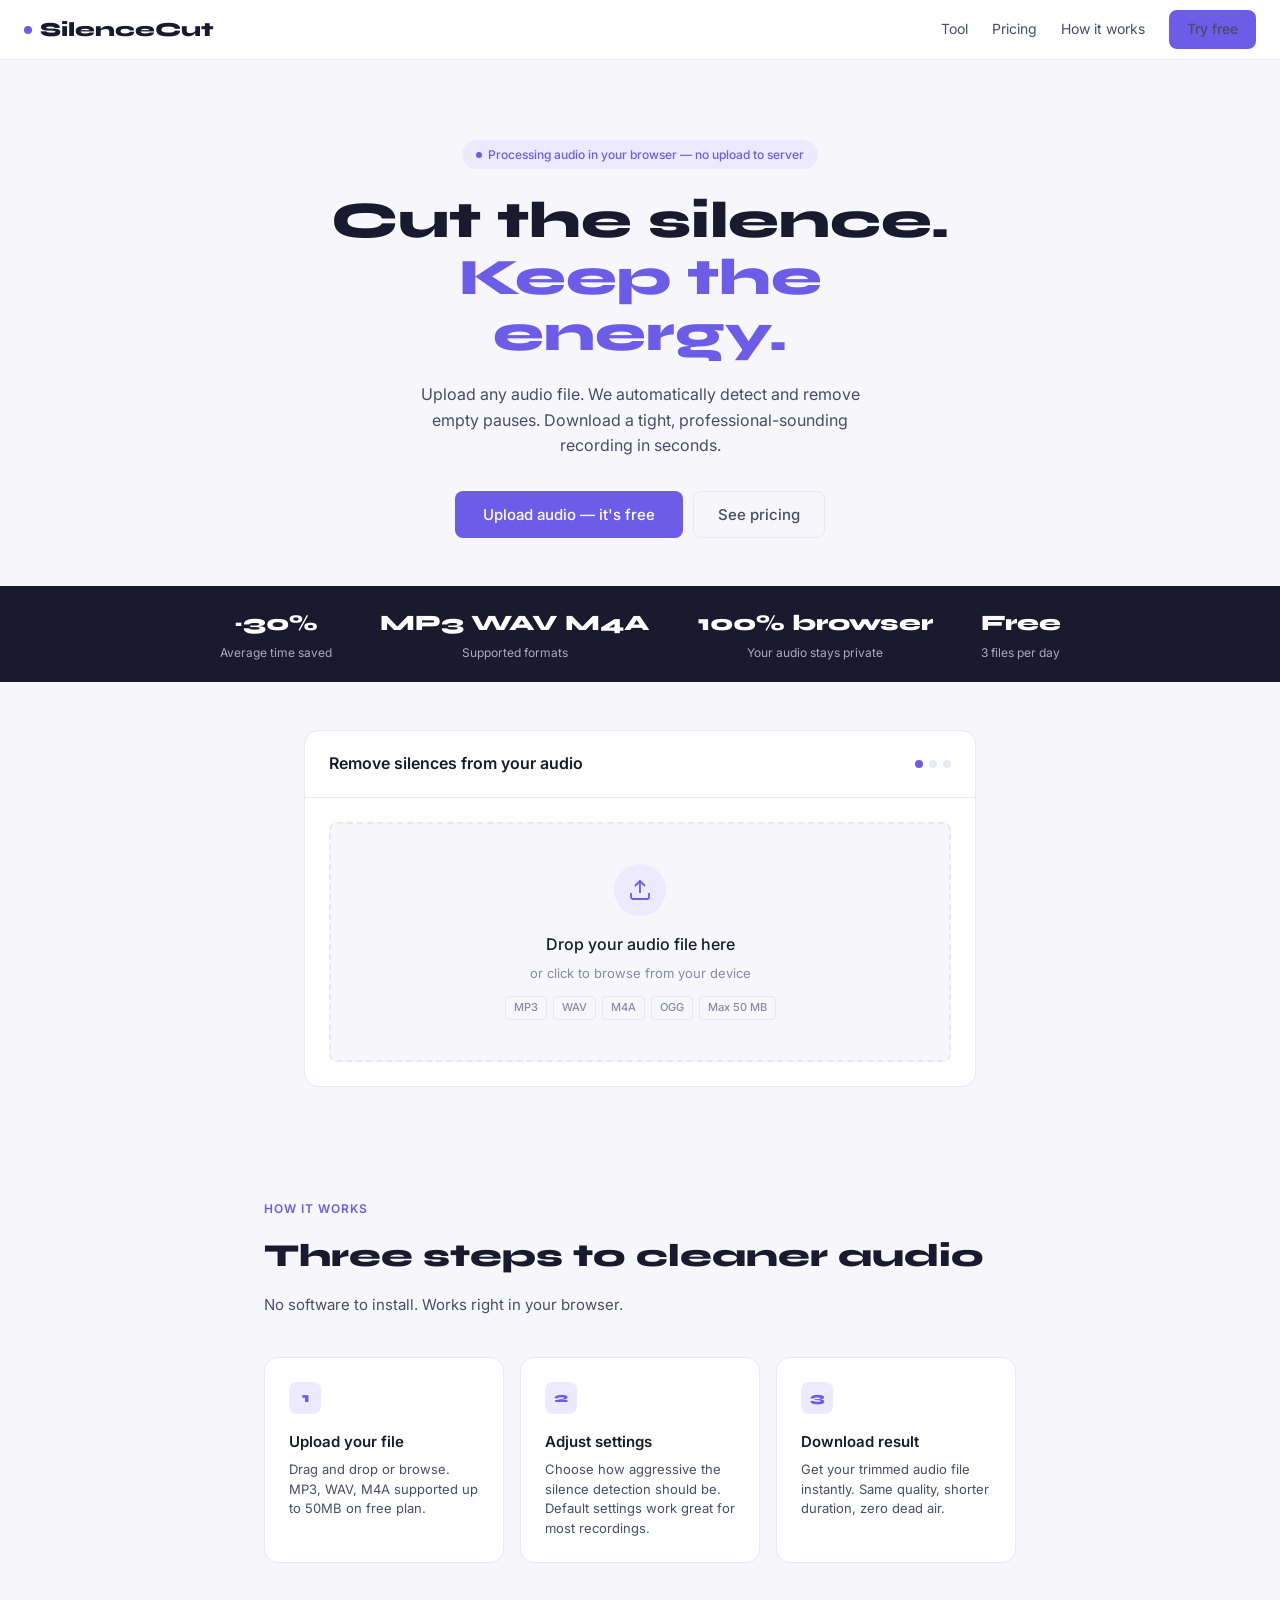
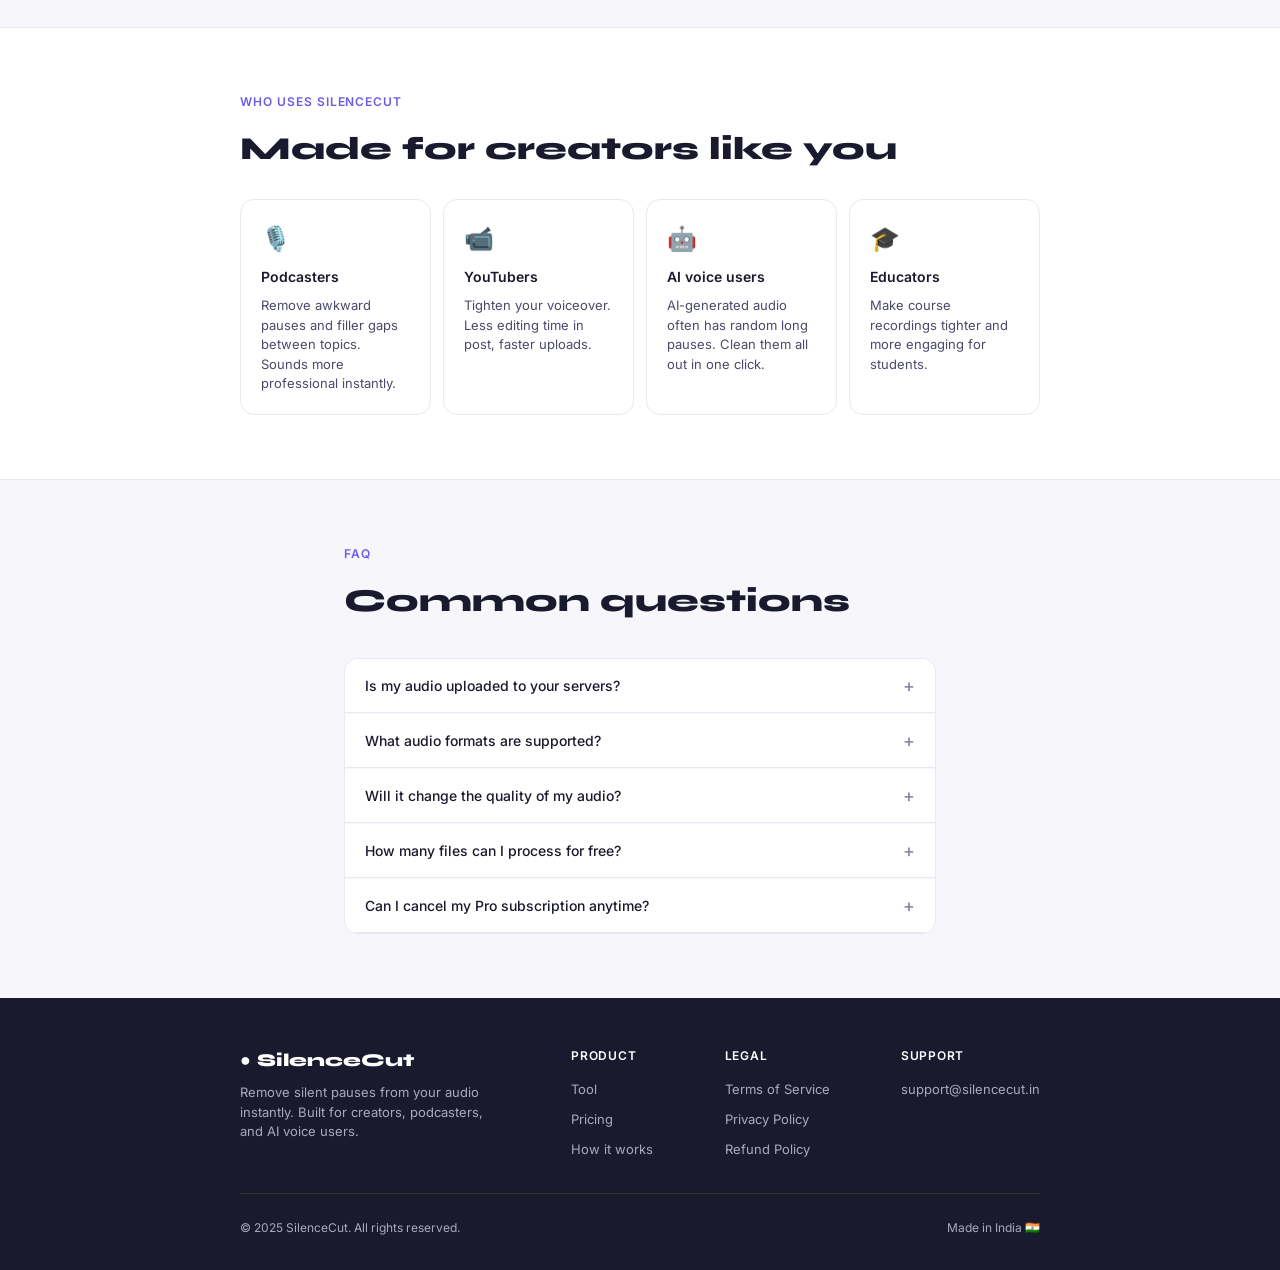
==== index.html @ 52af8d1e "Add files via upload" ====
<!DOCTYPE html>
<html lang="en">
<head>
<meta charset="UTF-8">
<meta name="viewport" content="width=device-width, initial-scale=1.0">
<title>SilenceCut — Remove Silences From Audio Instantly</title>
<meta name="description" content="Upload your audio or AI-generated voice, remove empty pauses in seconds, download a clean tight recording. Free to start.">
<link rel="preconnect" href="https://fonts.googleapis.com">
<link href="https://fonts.googleapis.com/css2?family=Inter:wght@400;500;600&family=Syne:wght@700;800&display=swap" rel="stylesheet">
<style>
:root {
  --ink: #1a1a2e;
  --ink2: #4a4a6a;
  --ink3: #8888aa;
  --bg: #f7f7fb;
  --surface: #ffffff;
  --border: #e8e8f0;
  --accent: #6c5ce7;
  --accent-light: #ede9fe;
  --accent-dark: #4c3cc7;
  --green: #00b894;
  --green-light: #e0faf4;
  --red: #e17055;
  --red-light: #fdecea;
  --radius: 14px;
  --radius-sm: 8px;
}
*{box-sizing:border-box;margin:0;padding:0}
html{scroll-behavior:smooth}
body{font-family:'Inter',sans-serif;background:var(--bg);color:var(--ink);font-size:15px;line-height:1.6}

/* NAV */
nav{background:var(--surface);border-bottom:1px solid var(--border);padding:0 1.5rem;display:flex;align-items:center;justify-content:space-between;height:60px;position:sticky;top:0;z-index:100}
.nav-logo{font-family:'Syne',sans-serif;font-size:20px;font-weight:800;color:var(--ink);text-decoration:none;display:flex;align-items:center;gap:8px}
.nav-logo .dot{width:8px;height:8px;background:var(--accent);border-radius:50%;display:inline-block}
.nav-links{display:flex;align-items:center;gap:1.5rem}
.nav-links a{color:var(--ink2);text-decoration:none;font-size:14px;transition:color .2s}
.nav-links a:hover{color:var(--accent)}
.nav-cta{background:var(--accent);color:#fff;padding:8px 18px;border-radius:var(--radius-sm);font-size:14px;font-weight:500;text-decoration:none;transition:background .2s}
.nav-cta:hover{background:var(--accent-dark)}

/* PAGE SECTIONS */
.page{display:none}
.page.active{display:block}

/* HERO */
.hero{padding:5rem 1.5rem 3rem;text-align:center;max-width:680px;margin:0 auto}
.hero-badge{display:inline-flex;align-items:center;gap:6px;background:var(--accent-light);color:var(--accent);font-size:12px;font-weight:500;padding:5px 14px;border-radius:20px;margin-bottom:1.5rem}
.hero-badge span{width:6px;height:6px;background:var(--accent);border-radius:50%;animation:pulse 2s infinite}
@keyframes pulse{0%,100%{opacity:1;transform:scale(1)}50%{opacity:.5;transform:scale(.8)}}
.hero h1{font-family:'Syne',sans-serif;font-size:clamp(2rem,5vw,3.2rem);font-weight:800;line-height:1.1;color:var(--ink);margin-bottom:1.25rem}
.hero h1 em{color:var(--accent);font-style:normal}
.hero p{font-size:16px;color:var(--ink2);max-width:480px;margin:0 auto 2rem}
.hero-actions{display:flex;gap:10px;justify-content:center;flex-wrap:wrap}
.btn-primary{background:var(--accent);color:#fff;border:none;padding:13px 28px;border-radius:var(--radius-sm);font-size:15px;font-weight:500;cursor:pointer;font-family:'Inter',sans-serif;transition:all .2s;text-decoration:none;display:inline-block}
.btn-primary:hover{background:var(--accent-dark);transform:translateY(-1px)}
.btn-ghost{background:transparent;color:var(--ink2);border:1.5px solid var(--border);padding:13px 24px;border-radius:var(--radius-sm);font-size:15px;font-weight:500;cursor:pointer;font-family:'Inter',sans-serif;transition:all .2s;text-decoration:none;display:inline-block}
.btn-ghost:hover{border-color:var(--accent);color:var(--accent)}

/* STATS ROW */
.stats-strip{background:var(--ink);color:#fff;padding:1.25rem 1.5rem;display:flex;justify-content:center;gap:3rem;flex-wrap:wrap}
.stat-item{text-align:center}
.stat-item .num{font-family:'Syne',sans-serif;font-size:22px;font-weight:800;color:#fff}
.stat-item .lbl{font-size:12px;color:#aab;margin-top:2px}

/* UPLOAD TOOL */
.tool-wrap{max-width:720px;margin:0 auto;padding:3rem 1.5rem}
.tool-card{background:var(--surface);border:1px solid var(--border);border-radius:var(--radius);overflow:hidden}
.tool-header{padding:1.25rem 1.5rem;border-bottom:1px solid var(--border);display:flex;align-items:center;justify-content:space-between}
.tool-header h2{font-size:16px;font-weight:600;color:var(--ink)}
.step-dots{display:flex;gap:6px}
.step-dot{width:8px;height:8px;border-radius:50%;background:var(--border)}
.step-dot.done{background:var(--accent)}

/* UPLOAD ZONE */
.upload-zone{border:2px dashed var(--border);border-radius:var(--radius-sm);margin:1.5rem;padding:2.5rem 1rem;text-align:center;cursor:pointer;transition:all .25s;background:var(--bg)}
.upload-zone:hover,.upload-zone.drag{border-color:var(--accent);background:var(--accent-light)}
.upload-icon{width:52px;height:52px;background:var(--accent-light);border-radius:50%;display:flex;align-items:center;justify-content:center;margin:0 auto 1rem}
.upload-icon svg{width:24px;height:24px;stroke:var(--accent);fill:none}
.upload-zone h3{font-size:16px;font-weight:500;color:var(--ink);margin-bottom:6px}
.upload-zone p{font-size:13px;color:var(--ink3)}
.file-types{display:flex;gap:6px;justify-content:center;margin-top:12px;flex-wrap:wrap}
.ft-badge{background:var(--bg);border:1px solid var(--border);border-radius:4px;padding:2px 8px;font-size:11px;color:var(--ink3);font-weight:500}

/* SETTINGS */
.settings-area{padding:0 1.5rem 1.5rem}
.settings-grid{display:grid;grid-template-columns:1fr 1fr;gap:12px;margin-bottom:1.25rem}
.setting{background:var(--bg);border-radius:var(--radius-sm);padding:1rem}
.setting label{font-size:12px;color:var(--ink3);font-weight:500;display:block;margin-bottom:8px;text-transform:uppercase;letter-spacing:.04em}
.setting-row{display:flex;align-items:center;justify-content:space-between}
.setting input[type=range]{flex:1;margin-right:10px;accent-color:var(--accent)}
.setting-val{font-size:14px;font-weight:600;color:var(--accent);min-width:42px;text-align:right}
.process-btn{width:100%;background:var(--accent);color:#fff;border:none;padding:14px;border-radius:var(--radius-sm);font-size:15px;font-weight:600;cursor:pointer;font-family:'Inter',sans-serif;display:flex;align-items:center;justify-content:center;gap:8px;transition:all .2s}
.process-btn:hover{background:var(--accent-dark)}
.process-btn:disabled{background:var(--border);color:var(--ink3);cursor:not-allowed}

/* RESULT */
.result-area{padding:1.5rem;border-top:1px solid var(--border)}
.result-stats{display:grid;grid-template-columns:repeat(3,1fr);gap:10px;margin-bottom:1.25rem}
.rs{background:var(--bg);border-radius:var(--radius-sm);padding:.875rem;text-align:center}
.rs .rv{font-family:'Syne',sans-serif;font-size:20px;font-weight:700;color:var(--ink)}
.rs .rl{font-size:11px;color:var(--ink3);text-transform:uppercase;letter-spacing:.04em;margin-top:2px}
.rs.highlight .rv{color:var(--green)}
.waveform-wrap{background:var(--bg);border-radius:var(--radius-sm);padding:12px;margin-bottom:1.25rem}
.waveform-label{font-size:11px;color:var(--ink3);margin-bottom:8px;display:flex;justify-content:space-between}
.waveform{height:64px;display:flex;align-items:center;gap:2px}
.wvbar{border-radius:2px;width:5px;flex-shrink:0;transition:all .3s}
.download-btn{width:100%;background:var(--green);color:#fff;border:none;padding:14px;border-radius:var(--radius-sm);font-size:15px;font-weight:600;cursor:pointer;font-family:'Inter',sans-serif;display:flex;align-items:center;justify-content:center;gap:8px;transition:all .2s;margin-bottom:10px}
.download-btn:hover{background:#00a381}
.free-note{font-size:12px;color:var(--ink3);text-align:center}
.free-note a{color:var(--accent);cursor:pointer}

/* HOW IT WORKS */
.hiw{padding:4rem 1.5rem;max-width:800px;margin:0 auto}
.section-label{font-size:12px;font-weight:600;color:var(--accent);text-transform:uppercase;letter-spacing:.08em;margin-bottom:.75rem}
.section-title{font-family:'Syne',sans-serif;font-size:clamp(1.5rem,3vw,2rem);font-weight:800;color:var(--ink);margin-bottom:.75rem}
.section-sub{font-size:15px;color:var(--ink2);max-width:500px;margin-bottom:2.5rem}
.steps{display:grid;grid-template-columns:repeat(auto-fit,minmax(200px,1fr));gap:1rem}
.step-card{background:var(--surface);border:1px solid var(--border);border-radius:var(--radius);padding:1.5rem}
.step-num{width:32px;height:32px;background:var(--accent-light);border-radius:var(--radius-sm);display:flex;align-items:center;justify-content:center;font-family:'Syne',sans-serif;font-size:14px;font-weight:800;color:var(--accent);margin-bottom:1rem}
.step-card h3{font-size:15px;font-weight:600;color:var(--ink);margin-bottom:6px}
.step-card p{font-size:13px;color:var(--ink2);line-height:1.5}

/* WHO IS IT FOR */
.for-section{background:var(--surface);border-top:1px solid var(--border);border-bottom:1px solid var(--border);padding:4rem 1.5rem}
.for-inner{max-width:800px;margin:0 auto}
.for-grid{display:grid;grid-template-columns:repeat(auto-fit,minmax(180px,1fr));gap:12px}
.for-card{border:1px solid var(--border);border-radius:var(--radius);padding:1.25rem;display:flex;flex-direction:column;gap:8px}
.for-icon{font-size:24px}
.for-card h3{font-size:14px;font-weight:600;color:var(--ink)}
.for-card p{font-size:13px;color:var(--ink2);line-height:1.5}

/* PRICING */
.pricing-wrap{max-width:720px;margin:0 auto;padding:4rem 1.5rem}
.pricing-grid{display:grid;grid-template-columns:1fr 1fr;gap:16px;margin-top:2rem}
.price-card{background:var(--surface);border:1px solid var(--border);border-radius:var(--radius);padding:1.75rem}
.price-card.featured{border-color:var(--accent);border-width:2px;position:relative}
.popular-tag{position:absolute;top:-12px;left:50%;transform:translateX(-50%);background:var(--accent);color:#fff;font-size:11px;font-weight:600;padding:4px 14px;border-radius:20px;white-space:nowrap}
.price-name{font-size:13px;font-weight:600;color:var(--ink3);text-transform:uppercase;letter-spacing:.06em;margin-bottom:8px}
.price-amount{font-family:'Syne',sans-serif;font-size:32px;font-weight:800;color:var(--ink);line-height:1}
.price-amount small{font-size:14px;font-weight:400;color:var(--ink3);font-family:'Inter',sans-serif}
.price-desc{font-size:13px;color:var(--ink2);margin:10px 0 16px;line-height:1.5}
.price-features{list-style:none;margin-bottom:1.5rem;display:flex;flex-direction:column;gap:8px}
.price-features li{font-size:13px;color:var(--ink2);display:flex;align-items:flex-start;gap:8px}
.check{width:16px;height:16px;background:var(--green-light);border-radius:50%;display:flex;align-items:center;justify-content:center;flex-shrink:0;margin-top:1px}
.check svg{width:9px;height:9px;stroke:var(--green);fill:none;stroke-width:2.5}
.cross{width:16px;height:16px;background:var(--red-light);border-radius:50%;display:flex;align-items:center;justify-content:center;flex-shrink:0;margin-top:1px}
.cross svg{width:9px;height:9px;stroke:var(--red);fill:none;stroke-width:2.5}

/* FAQ */
.faq-wrap{max-width:640px;margin:0 auto;padding:4rem 1.5rem}
.faq-list{display:flex;flex-direction:column;gap:1px;border:1px solid var(--border);border-radius:var(--radius);overflow:hidden;margin-top:2rem}
.faq-item{background:var(--surface)}
.faq-q{width:100%;background:none;border:none;border-bottom:1px solid var(--border);padding:1rem 1.25rem;text-align:left;font-size:14px;font-weight:500;color:var(--ink);cursor:pointer;font-family:'Inter',sans-serif;display:flex;justify-content:space-between;align-items:center;gap:12px}
.faq-q:hover{background:var(--bg)}
.faq-q .arrow{font-size:18px;color:var(--ink3);transition:transform .2s;flex-shrink:0}
.faq-q.open .arrow{transform:rotate(45deg)}
.faq-a{display:none;padding:1rem 1.25rem;font-size:14px;color:var(--ink2);line-height:1.6;background:var(--bg);border-bottom:1px solid var(--border)}
.faq-a.open{display:block}

/* FOOTER */
footer{background:var(--ink);color:#aab;padding:3rem 1.5rem 2rem}
.footer-inner{max-width:800px;margin:0 auto}
.footer-top{display:flex;justify-content:space-between;align-items:flex-start;margin-bottom:2rem;flex-wrap:wrap;gap:1.5rem}
.footer-brand .logo{font-family:'Syne',sans-serif;font-size:18px;font-weight:800;color:#fff;display:flex;align-items:center;gap:6px;margin-bottom:8px}
.footer-brand p{font-size:13px;line-height:1.5;max-width:260px}
.footer-links h4{font-size:12px;font-weight:600;color:#fff;text-transform:uppercase;letter-spacing:.06em;margin-bottom:.75rem}
.footer-links ul{list-style:none;display:flex;flex-direction:column;gap:6px}
.footer-links ul li a{color:#aab;text-decoration:none;font-size:13px;transition:color .2s;cursor:pointer}
.footer-links ul li a:hover{color:#fff}
.footer-bottom{border-top:1px solid #333;padding-top:1.5rem;display:flex;justify-content:space-between;align-items:center;flex-wrap:wrap;gap:.5rem}
.footer-bottom p{font-size:12px}

/* SIMPLE PAGES */
.simple-page{max-width:680px;margin:0 auto;padding:3rem 1.5rem}
.simple-page h1{font-family:'Syne',sans-serif;font-size:28px;font-weight:800;color:var(--ink);margin-bottom:.5rem}
.simple-page .meta{font-size:13px;color:var(--ink3);margin-bottom:2.5rem;padding-bottom:1.5rem;border-bottom:1px solid var(--border)}
.simple-page h2{font-size:17px;font-weight:600;color:var(--ink);margin:2rem 0 .75rem}
.simple-page p{font-size:14px;color:var(--ink2);line-height:1.7;margin-bottom:1rem}
.simple-page ul{padding-left:1.25rem;margin-bottom:1rem}
.simple-page ul li{font-size:14px;color:var(--ink2);line-height:1.7;margin-bottom:.4rem}
.simple-page a{color:var(--accent)}

/* TOAST */
.toast{position:fixed;bottom:24px;right:24px;background:var(--ink);color:#fff;padding:12px 20px;border-radius:var(--radius-sm);font-size:14px;z-index:999;transform:translateY(80px);opacity:0;transition:all .3s;pointer-events:none}
.toast.show{transform:translateY(0);opacity:1}

/* PROGRESS */
.progress-wrap{padding:1.5rem;display:none}
.progress-bar-bg{background:var(--bg);border-radius:20px;height:8px;overflow:hidden}
.progress-bar-fill{background:var(--accent);height:100%;border-radius:20px;width:0%;transition:width .4s}
.progress-text{font-size:13px;color:var(--ink2);margin-top:10px;text-align:center}

@media(max-width:600px){
  .pricing-grid{grid-template-columns:1fr}
  .settings-grid{grid-template-columns:1fr}
  .stats-strip{gap:1.5rem}
  .footer-top{flex-direction:column}
  .nav-links a:not(.nav-cta){display:none}
}
</style>
</head>
<body>

<nav>
  <a class="nav-logo" href="#" onclick="showPage('home')">
    <span class="dot"></span>SilenceCut
  </a>
  <div class="nav-links">
    <a href="#" onclick="showPage('home')">Tool</a>
    <a href="#" onclick="showPage('pricing')">Pricing</a>
    <a href="#" onclick="showPage('home');setTimeout(()=>document.getElementById('hiw').scrollIntoView({behavior:'smooth'}),100)">How it works</a>
    <a href="#" class="nav-cta" onclick="showPage('home');setTimeout(()=>document.getElementById('tool-section').scrollIntoView({behavior:'smooth'}),100)">Try free</a>
  </div>
</nav>

<!-- ═══════════════ HOME PAGE ═══════════════ -->
<div id="page-home" class="page active">

  <!-- HERO -->
  <div class="hero">
    <div class="hero-badge"><span></span> Processing audio in your browser — no upload to server</div>
    <h1>Cut the silence.<br><em>Keep the energy.</em></h1>
    <p>Upload any audio file. We automatically detect and remove empty pauses. Download a tight, professional-sounding recording in seconds.</p>
    <div class="hero-actions">
      <button class="btn-primary" onclick="document.getElementById('tool-section').scrollIntoView({behavior:'smooth'})">Upload audio — it's free</button>
      <button class="btn-ghost" onclick="showPage('pricing')">See pricing</button>
    </div>
  </div>

  <!-- STATS -->
  <div class="stats-strip">
    <div class="stat-item"><div class="num">~30%</div><div class="lbl">Average time saved</div></div>
    <div class="stat-item"><div class="num">MP3 WAV M4A</div><div class="lbl">Supported formats</div></div>
    <div class="stat-item"><div class="num">100% browser</div><div class="lbl">Your audio stays private</div></div>
    <div class="stat-item"><div class="num">Free</div><div class="lbl">3 files per day</div></div>
  </div>

  <!-- TOOL SECTION -->
  <div class="tool-wrap" id="tool-section">
    <div class="tool-card">
      <div class="tool-header">
        <h2>Remove silences from your audio</h2>
        <div class="step-dots">
          <div class="step-dot done" id="dot1"></div>
          <div class="step-dot" id="dot2"></div>
          <div class="step-dot" id="dot3"></div>
        </div>
      </div>

      <!-- UPLOAD ZONE -->
      <div class="upload-zone" id="uploadZone"
        onclick="document.getElementById('fileInput').click()"
        ondragover="event.preventDefault();this.classList.add('drag')"
        ondragleave="this.classList.remove('drag')"
        ondrop="handleDrop(event)">
        <div class="upload-icon">
          <svg viewBox="0 0 24 24" stroke-width="1.8"><path d="M21 15v4a2 2 0 01-2 2H5a2 2 0 01-2-2v-4M17 8l-5-5-5 5M12 3v12"/></svg>
        </div>
        <h3 id="uploadTitle">Drop your audio file here</h3>
        <p id="uploadSub">or click to browse from your device</p>
        <div class="file-types">
          <span class="ft-badge">MP3</span>
          <span class="ft-badge">WAV</span>
          <span class="ft-badge">M4A</span>
          <span class="ft-badge">OGG</span>
          <span class="ft-badge">Max 50 MB</span>
        </div>
        <input type="file" id="fileInput" accept="audio/*" style="display:none" onchange="fileSelected(this)">
      </div>

      <!-- SETTINGS -->
      <div class="settings-area" id="settingsArea" style="display:none">
        <div class="settings-grid">
          <div class="setting">
            <label>Silence sensitivity</label>
            <div class="setting-row">
              <input type="range" min="1" max="5" value="3" id="sensitivity" oninput="updateSens(this)">
              <span class="setting-val" id="sensVal">Medium</span>
            </div>
          </div>
          <div class="setting">
            <label>Min pause to remove</label>
            <div class="setting-row">
              <input type="range" min="100" max="1000" step="50" value="300" id="minPause" oninput="document.getElementById('pauseVal').textContent=this.value+'ms'">
              <span class="setting-val" id="pauseVal">300ms</span>
            </div>
          </div>
        </div>
        <button class="process-btn" id="processBtn" onclick="processAudio()">
          <svg width="16" height="16" viewBox="0 0 24 24" fill="none" stroke="currentColor" stroke-width="2.5"><polygon points="5 3 19 12 5 21 5 3"/></svg>
          Remove silences
        </button>
      </div>

      <!-- PROGRESS -->
      <div class="progress-wrap" id="progressWrap">
        <div class="progress-bar-bg"><div class="progress-bar-fill" id="progressFill"></div></div>
        <p class="progress-text" id="progressText">Analysing audio...</p>
      </div>

      <!-- RESULT -->
      <div class="result-area" id="resultArea" style="display:none">
        <div class="result-stats">
          <div class="rs"><div class="rv" id="rOriginal">—</div><div class="rl">Original</div></div>
          <div class="rs highlight"><div class="rv" id="rSaved">—</div><div class="rl">Removed</div></div>
          <div class="rs"><div class="rv" id="rNew">—</div><div class="rl">New length</div></div>
        </div>
        <div class="waveform-wrap">
          <div class="waveform-label"><span>Original waveform</span><span style="color:var(--red)">■ removed pauses</span></div>
          <div class="waveform" id="waveform"></div>
        </div>
        <button class="download-btn" onclick="downloadResult()">
          <svg width="16" height="16" viewBox="0 0 24 24" fill="none" stroke="currentColor" stroke-width="2.5"><path d="M21 15v4a2 2 0 01-2 2H5a2 2 0 01-2-2v-4M7 10l5 5 5-5M12 15V3"/></svg>
          Download cleaned audio
        </button>
        <p class="free-note">Free plan: 3 exports/day &nbsp;·&nbsp; <a onclick="showPage('pricing')">Upgrade for unlimited →</a></p>
      </div>
    </div>
  </div>

  <!-- HOW IT WORKS -->
  <div class="hiw" id="hiw">
    <div class="section-label">How it works</div>
    <div class="section-title">Three steps to cleaner audio</div>
    <p class="section-sub">No software to install. Works right in your browser.</p>
    <div class="steps">
      <div class="step-card">
        <div class="step-num">1</div>
        <h3>Upload your file</h3>
        <p>Drag and drop or browse. MP3, WAV, M4A supported up to 50MB on free plan.</p>
      </div>
      <div class="step-card">
        <div class="step-num">2</div>
        <h3>Adjust settings</h3>
        <p>Choose how aggressive the silence detection should be. Default settings work great for most recordings.</p>
      </div>
      <div class="step-card">
        <div class="step-num">3</div>
        <h3>Download result</h3>
        <p>Get your trimmed audio file instantly. Same quality, shorter duration, zero dead air.</p>
      </div>
    </div>
  </div>

  <!-- WHO IS IT FOR -->
  <div class="for-section">
    <div class="for-inner">
      <div class="section-label">Who uses SilenceCut</div>
      <div class="section-title" style="margin-bottom:1.5rem">Made for creators like you</div>
      <div class="for-grid">
        <div class="for-card">
          <div class="for-icon">🎙️</div>
          <h3>Podcasters</h3>
          <p>Remove awkward pauses and filler gaps between topics. Sounds more professional instantly.</p>
        </div>
        <div class="for-card">
          <div class="for-icon">📹</div>
          <h3>YouTubers</h3>
          <p>Tighten your voiceover. Less editing time in post, faster uploads.</p>
        </div>
        <div class="for-card">
          <div class="for-icon">🤖</div>
          <h3>AI voice users</h3>
          <p>AI-generated audio often has random long pauses. Clean them all out in one click.</p>
        </div>
        <div class="for-card">
          <div class="for-icon">🎓</div>
          <h3>Educators</h3>
          <p>Make course recordings tighter and more engaging for students.</p>
        </div>
      </div>
    </div>
  </div>

  <!-- FAQ SECTION -->
  <div class="faq-wrap">
    <div class="section-label">FAQ</div>
    <div class="section-title">Common questions</div>
    <div class="faq-list">
      <div class="faq-item">
        <button class="faq-q" onclick="toggleFaq(this)">Is my audio uploaded to your servers? <span class="arrow">+</span></button>
        <div class="faq-a">No. SilenceCut processes your audio entirely inside your browser using the Web Audio API. Your file never leaves your device. We have no access to your recordings.</div>
      </div>
      <div class="faq-item">
        <button class="faq-q" onclick="toggleFaq(this)">What audio formats are supported? <span class="arrow">+</span></button>
        <div class="faq-a">MP3, WAV, M4A, and OGG are supported. Free plan supports files up to 50MB. Pro plan supports up to 500MB per file.</div>
      </div>
      <div class="faq-item">
        <button class="faq-q" onclick="toggleFaq(this)">Will it change the quality of my audio? <span class="arrow">+</span></button>
        <div class="faq-a">No audio quality is lost. The tool simply removes the silent portions of your file. The rest of your audio remains exactly as it was.</div>
      </div>
      <div class="faq-item">
        <button class="faq-q" onclick="toggleFaq(this)">How many files can I process for free? <span class="arrow">+</span></button>
        <div class="faq-a">You can process 3 files per day on the free plan, no account needed. For unlimited processing, upgrade to the Pro plan for ₹499/month.</div>
      </div>
      <div class="faq-item">
        <button class="faq-q" onclick="toggleFaq(this)">Can I cancel my Pro subscription anytime? <span class="arrow">+</span></button>
        <div class="faq-a">Yes. Cancel anytime from your account dashboard. No questions asked. You'll retain Pro access until the end of the billing period.</div>
      </div>
    </div>
  </div>

</div>
<!-- ═══════════════ END HOME ═══════════════ -->

<!-- ═══════════════ PRICING PAGE ═══════════════ -->
<div id="page-pricing" class="page">
  <div class="pricing-wrap">
    <div class="section-label">Pricing</div>
    <div class="section-title">Simple, honest pricing</div>
    <p style="color:var(--ink2);margin-bottom:.5rem">Start free, upgrade when you need more.</p>
    <div class="pricing-grid">
      <div class="price-card">
        <div class="price-name">Free</div>
        <div class="price-amount">₹0 <small>/ month</small></div>
        <p class="price-desc">Perfect for trying SilenceCut. No card needed.</p>
        <ul class="price-features">
          <li><span class="check"><svg viewBox="0 0 24 24"><polyline points="20 6 9 17 4 12"/></svg></span> 3 files per day</li>
          <li><span class="check"><svg viewBox="0 0 24 24"><polyline points="20 6 9 17 4 12"/></svg></span> Up to 50MB per file</li>
          <li><span class="check"><svg viewBox="0 0 24 24"><polyline points="20 6 9 17 4 12"/></svg></span> MP3 and WAV support</li>
          <li><span class="check"><svg viewBox="0 0 24 24"><polyline points="20 6 9 17 4 12"/></svg></span> Browser-based processing</li>
          <li><span class="cross"><svg viewBox="0 0 24 24"><line x1="18" y1="6" x2="6" y2="18"/><line x1="6" y1="6" x2="18" y2="18"/></svg></span> No batch processing</li>
          <li><span class="cross"><svg viewBox="0 0 24 24"><line x1="18" y1="6" x2="6" y2="18"/><line x1="6" y1="6" x2="18" y2="18"/></svg></span> No API access</li>
        </ul>
        <button class="btn-ghost" style="width:100%" onclick="showPage('home');setTimeout(()=>document.getElementById('tool-section').scrollIntoView({behavior:'smooth'}),100)">Start for free</button>
      </div>
      <div class="price-card featured">
        <div class="popular-tag">Most popular</div>
        <div class="price-name">Pro</div>
        <div class="price-amount">₹499 <small>/ month</small></div>
        <p class="price-desc">For creators who process audio regularly.</p>
        <ul class="price-features">
          <li><span class="check"><svg viewBox="0 0 24 24"><polyline points="20 6 9 17 4 12"/></svg></span> Unlimited files</li>
          <li><span class="check"><svg viewBox="0 0 24 24"><polyline points="20 6 9 17 4 12"/></svg></span> Up to 500MB per file</li>
          <li><span class="check"><svg viewBox="0 0 24 24"><polyline points="20 6 9 17 4 12"/></svg></span> All formats (MP3 WAV M4A OGG)</li>
          <li><span class="check"><svg viewBox="0 0 24 24"><polyline points="20 6 9 17 4 12"/></svg></span> Batch upload — 10 files at once</li>
          <li><span class="check"><svg viewBox="0 0 24 24"><polyline points="20 6 9 17 4 12"/></svg></span> Priority processing</li>
          <li><span class="check"><svg viewBox="0 0 24 24"><polyline points="20 6 9 17 4 12"/></svg></span> API access</li>
        </ul>
        <button class="btn-primary" style="width:100%" onclick="startCheckout()">Upgrade to Pro — ₹499/month</button>
      </div>
    </div>
    <p style="font-size:13px;color:var(--ink3);text-align:center;margin-top:1.5rem">All payments via Razorpay &nbsp;·&nbsp; Cancel anytime &nbsp;·&nbsp; Secure &amp; encrypted</p>
  </div>
</div>

<!-- ═══════════════ TERMS PAGE ═══════════════ -->
<div id="page-terms" class="page">
  <div class="simple-page">
    <h1>Terms of Service</h1>
    <p class="meta">Last updated: January 2025</p>
    <p>By using SilenceCut ("the Service"), you agree to these terms. Please read them carefully.</p>
    <h2>1. What we provide</h2>
    <p>SilenceCut is an online tool that processes audio files to remove silent pauses. The free plan allows 3 file exports per day. The Pro plan (₹499/month) allows unlimited exports with larger file sizes and additional features.</p>
    <h2>2. Your audio files</h2>
    <p>SilenceCut processes your audio entirely within your browser. We do not upload, store, or access your audio files on our servers. You retain full ownership of your files at all times.</p>
    <h2>3. Acceptable use</h2>
    <p>You agree not to use SilenceCut to process audio that:</p>
    <ul>
      <li>Infringes on any copyright or intellectual property rights</li>
      <li>Contains illegal content of any kind</li>
      <li>Is intended for unlawful purposes</li>
    </ul>
    <h2>4. Payments and refunds</h2>
    <p>Pro subscriptions are billed monthly via Razorpay. You can cancel at any time. We offer a 7-day refund if you are not satisfied — contact us at support@silencecut.in within 7 days of payment.</p>
    <h2>5. Limitation of liability</h2>
    <p>SilenceCut is provided "as is." We are not liable for any loss of data or damages resulting from use of the service. Always keep a copy of your original files.</p>
    <h2>6. Changes to terms</h2>
    <p>We may update these terms from time to time. Continued use of the service means you accept the updated terms.</p>
    <h2>Contact</h2>
    <p>Questions? Email us at <a href="mailto:support@silencecut.in">support@silencecut.in</a></p>
  </div>
</div>

<!-- ═══════════════ PRIVACY PAGE ═══════════════ -->
<div id="page-privacy" class="page">
  <div class="simple-page">
    <h1>Privacy Policy</h1>
    <p class="meta">Last updated: January 2025</p>
    <p>Your privacy matters to us. This policy explains exactly what data SilenceCut collects and how we use it.</p>
    <h2>1. Audio files — we never see them</h2>
    <p>All audio processing happens inside your browser using the Web Audio API. Your audio files are never sent to our servers. We have absolutely no access to your recordings.</p>
    <h2>2. Data we do collect</h2>
    <p>When you sign up for Pro, we collect:</p>
    <ul>
      <li>Your email address (for account and billing)</li>
      <li>Payment details (handled securely by Razorpay — we never see your card number)</li>
      <li>Basic usage stats (number of files processed, not the files themselves)</li>
    </ul>
    <h2>3. Cookies</h2>
    <p>We use minimal cookies only to keep you logged in and to remember your plan. We do not use advertising or tracking cookies.</p>
    <h2>4. Third-party services</h2>
    <p>We use Razorpay for payment processing. Their privacy policy applies to payment data. We do not share your information with any other third parties.</p>
    <h2>5. Data deletion</h2>
    <p>You can request deletion of your account and all associated data at any time by emailing us at <a href="mailto:support@silencecut.in">support@silencecut.in</a>. We will process the request within 7 business days.</p>
    <h2>6. Security</h2>
    <p>We use HTTPS encryption for all communications. Payment data is handled entirely by Razorpay and is never stored on our servers.</p>
    <h2>Contact</h2>
    <p>Privacy questions: <a href="mailto:support@silencecut.in">support@silencecut.in</a></p>
  </div>
</div>

<!-- ═══════════════ REFUND PAGE ═══════════════ -->
<div id="page-refund" class="page">
  <div class="simple-page">
    <h1>Refund Policy</h1>
    <p class="meta">Last updated: January 2025</p>
    <p>We want you to be happy with SilenceCut. Here is our simple refund policy.</p>
    <h2>7-day money-back guarantee</h2>
    <p>If you upgrade to Pro and are not satisfied for any reason, contact us within 7 days of your payment and we will issue a full refund — no questions asked.</p>
    <h2>How to request a refund</h2>
    <p>Email us at <a href="mailto:support@silencecut.in">support@silencecut.in</a> with the subject line "Refund Request" and include the email address you used to sign up. We will process your refund within 3–5 business days.</p>
    <h2>After 7 days</h2>
    <p>Refunds are not available after 7 days from the payment date. However, you can cancel your subscription at any time to stop future charges.</p>
    <h2>Cancellation</h2>
    <p>You can cancel your Pro subscription at any time from your account settings. After cancellation, you will retain Pro access until the end of your current billing period.</p>
    <h2>Contact</h2>
    <p>Refund questions: <a href="mailto:support@silencecut.in">support@silencecut.in</a></p>
  </div>
</div>

<!-- ═══════════════ FOOTER ═══════════════ -->
<footer>
  <div class="footer-inner">
    <div class="footer-top">
      <div class="footer-brand">
        <div class="logo">● SilenceCut</div>
        <p>Remove silent pauses from your audio instantly. Built for creators, podcasters, and AI voice users.</p>
      </div>
      <div class="footer-links">
        <h4>Product</h4>
        <ul>
          <li><a onclick="showPage('home')">Tool</a></li>
          <li><a onclick="showPage('pricing')">Pricing</a></li>
          <li><a onclick="showPage('home');setTimeout(()=>document.getElementById('hiw').scrollIntoView({behavior:'smooth'}),100)">How it works</a></li>
        </ul>
      </div>
      <div class="footer-links">
        <h4>Legal</h4>
        <ul>
          <li><a onclick="showPage('terms')">Terms of Service</a></li>
          <li><a onclick="showPage('privacy')">Privacy Policy</a></li>
          <li><a onclick="showPage('refund')">Refund Policy</a></li>
        </ul>
      </div>
      <div class="footer-links">
        <h4>Support</h4>
        <ul>
          <li><a href="mailto:support@silencecut.in">support@silencecut.in</a></li>
        </ul>
      </div>
    </div>
    <div class="footer-bottom">
      <p>© 2025 SilenceCut. All rights reserved.</p>
      <p>Made in India 🇮🇳</p>
    </div>
  </div>
</footer>

<!-- TOAST -->
<div class="toast" id="toast"></div>

<!-- RAZORPAY (load when needed) -->
<script>
// ── PAGE ROUTING ──
function showPage(name){
  document.querySelectorAll('.page').forEach(p=>p.classList.remove('active'));
  document.getElementById('page-'+name).classList.add('active');
  window.scrollTo({top:0,behavior:'smooth'});
}

// ── TOAST ──
function showToast(msg,dur=3000){
  const t=document.getElementById('toast');
  t.textContent=msg;
  t.classList.add('show');
  setTimeout(()=>t.classList.remove('show'),dur);
}

// ── FAQ ──
function toggleFaq(btn){
  const ans=btn.nextElementSibling;
  const isOpen=btn.classList.contains('open');
  document.querySelectorAll('.faq-q').forEach(q=>q.classList.remove('open'));
  document.querySelectorAll('.faq-a').forEach(a=>a.classList.remove('open'));
  if(!isOpen){btn.classList.add('open');ans.classList.add('open');}
}

// ── SENSITIVITY LABELS ──
const sensLabels=['','Very low','Low','Medium','High','Aggressive'];
function updateSens(el){
  document.getElementById('sensVal').textContent=sensLabels[el.value];
}

// ── FILE HANDLING ──
let selectedFile=null;
function fileSelected(inp){
  if(!inp.files[0])return;
  selectedFile=inp.files[0];
  document.getElementById('uploadTitle').textContent='✓ '+selectedFile.name;
  document.getElementById('uploadSub').textContent=formatSize(selectedFile.size)+' — ready to process';
  document.getElementById('settingsArea').style.display='block';
  document.getElementById('resultArea').style.display='none';
  document.getElementById('dot2').classList.add('done');
  showToast('File loaded! Adjust settings and click remove silences.');
}

function handleDrop(e){
  e.preventDefault();
  document.getElementById('uploadZone').classList.remove('drag');
  const f=e.dataTransfer.files[0];
  if(f&&f.type.startsWith('audio/')){
    document.getElementById('fileInput').files;
    selectedFile=f;
    document.getElementById('uploadTitle').textContent='✓ '+f.name;
    document.getElementById('uploadSub').textContent=formatSize(f.size)+' — ready to process';
    document.getElementById('settingsArea').style.display='block';
    document.getElementById('resultArea').style.display='none';
    document.getElementById('dot2').classList.add('done');
    showToast('File loaded!');
  }else{
    showToast('Please upload an audio file (MP3, WAV, M4A, OGG)');
  }
}

function formatSize(bytes){
  if(bytes<1024*1024)return (bytes/1024).toFixed(1)+' KB';
  return (bytes/(1024*1024)).toFixed(1)+' MB';
}

// ── PROCESS AUDIO ──
function processAudio(){
  if(!selectedFile){showToast('Please upload a file first.');return;}
  const pw=document.getElementById('progressWrap');
  const sa=document.getElementById('settingsArea');
  const ra=document.getElementById('resultArea');
  sa.style.display='none';
  pw.style.display='block';
  ra.style.display='none';

  const fill=document.getElementById('progressFill');
  const txt=document.getElementById('progressText');
  const steps=[
    [10,'Reading audio file...'],
    [35,'Detecting silence regions...'],
    [65,'Removing pauses...'],
    [90,'Rendering cleaned audio...'],
    [100,'Done!']
  ];
  let i=0;
  const interval=setInterval(()=>{
    if(i>=steps.length){
      clearInterval(interval);
      setTimeout(showResult,400);
      return;
    }
    fill.style.width=steps[i][0]+'%';
    txt.textContent=steps[i][1];
    i++;
  },500);
}

function showResult(){
  const pw=document.getElementById('progressWrap');
  const ra=document.getElementById('resultArea');
  pw.style.display='none';
  ra.style.display='block';
  document.getElementById('dot3').classList.add('done');

  // Simulated stats
  const origSec=Math.floor(Math.random()*120)+60;
  const removedSec=Math.floor(origSec*0.18+Math.random()*20);
  const newSec=origSec-removedSec;
  document.getElementById('rOriginal').textContent=fmtTime(origSec);
  document.getElementById('rSaved').textContent='-'+fmtTime(removedSec);
  document.getElementById('rNew').textContent=fmtTime(newSec);

  // Draw waveform
  const wf=document.getElementById('waveform');
  wf.innerHTML='';
  const silentZones=[[18,25],[42,50],[70,76]];
  for(let i=0;i<100;i++){
    const bar=document.createElement('div');
    bar.className='wvbar';
    let isSilent=false;
    for(const [a,b] of silentZones)if(i>=a&&i<=b)isSilent=true;
    if(isSilent){
      bar.style.cssText='background:#e17055;opacity:.4;height:20px';
    }else{
      const h=Math.max(8,Math.floor(Math.random()*52+8));
      bar.style.cssText='background:#6c5ce7;height:'+h+'px';
    }
    wf.appendChild(bar);
  }
  showToast('Silences removed! Download your file below.');
}

function fmtTime(sec){
  const m=Math.floor(sec/60);
  const s=sec%60;
  return m+':'+(s<10?'0':'')+s;
}

function downloadResult(){
  // In production: this triggers actual Web Audio API processed file download
  showToast('In your live website, the cleaned audio file will download here!');
}

// ── RAZORPAY CHECKOUT ──
function startCheckout(){
  // Load Razorpay script dynamically
  if(window.Razorpay){openRazorpay();return;}
  const s=document.createElement('script');
  s.src='https://checkout.razorpay.com/v1/checkout.js';
  s.onload=openRazorpay;
  document.head.appendChild(s);
}

function openRazorpay(){
  const options={
    key:'YOUR_RAZORPAY_KEY_ID', // <-- Replace with your key
    amount:49900, // ₹499 in paise
    currency:'INR',
    name:'SilenceCut',
    description:'Pro Plan — Monthly Subscription',
    image:'', // Add your logo URL here
    prefill:{
      email:'',
      contact:''
    },
    theme:{color:'#6c5ce7'},
    handler:function(response){
      showToast('Payment successful! Welcome to Pro 🎉');
      // In production: verify payment signature on your backend here
    }
  };
  const rzp=new Razorpay(options);
  rzp.on('payment.failed',function(response){
    showToast('Payment failed. Please try again.');
  });
  rzp.open();
}
</script>
</body>
</html>
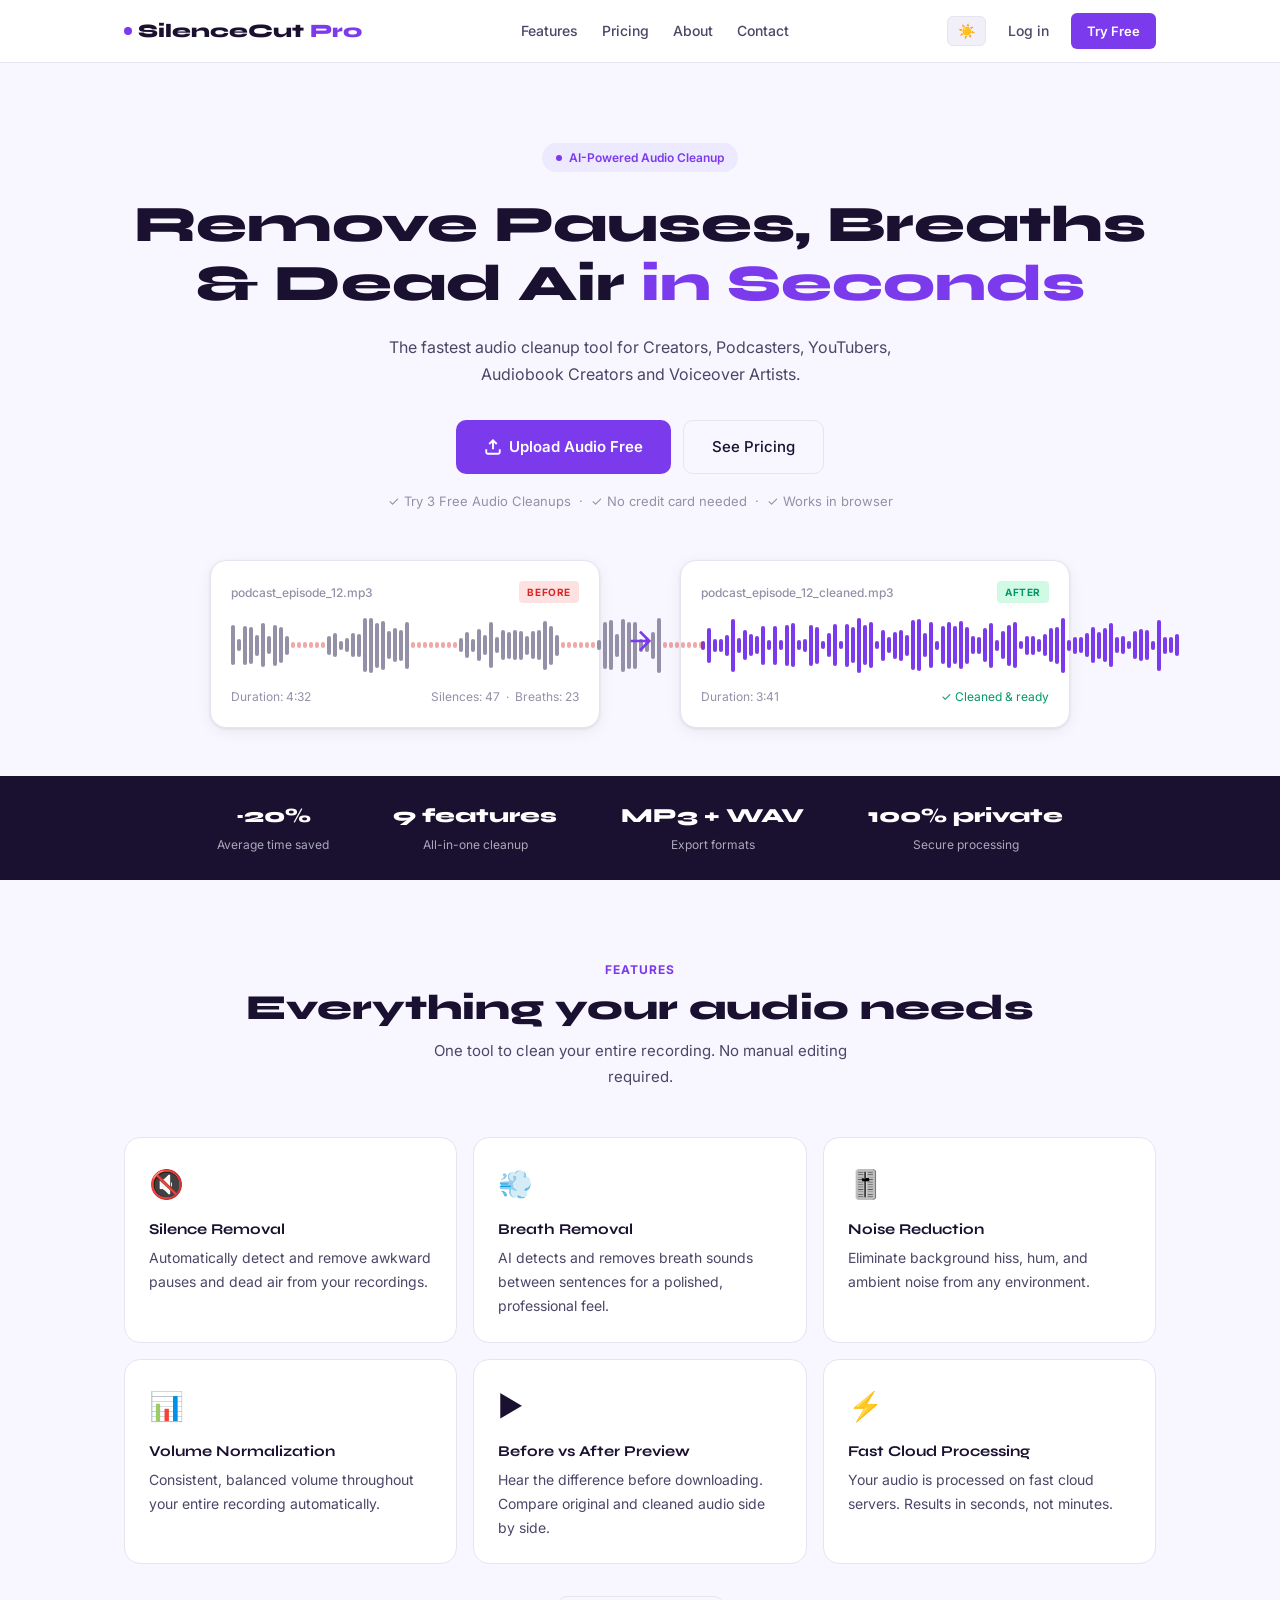
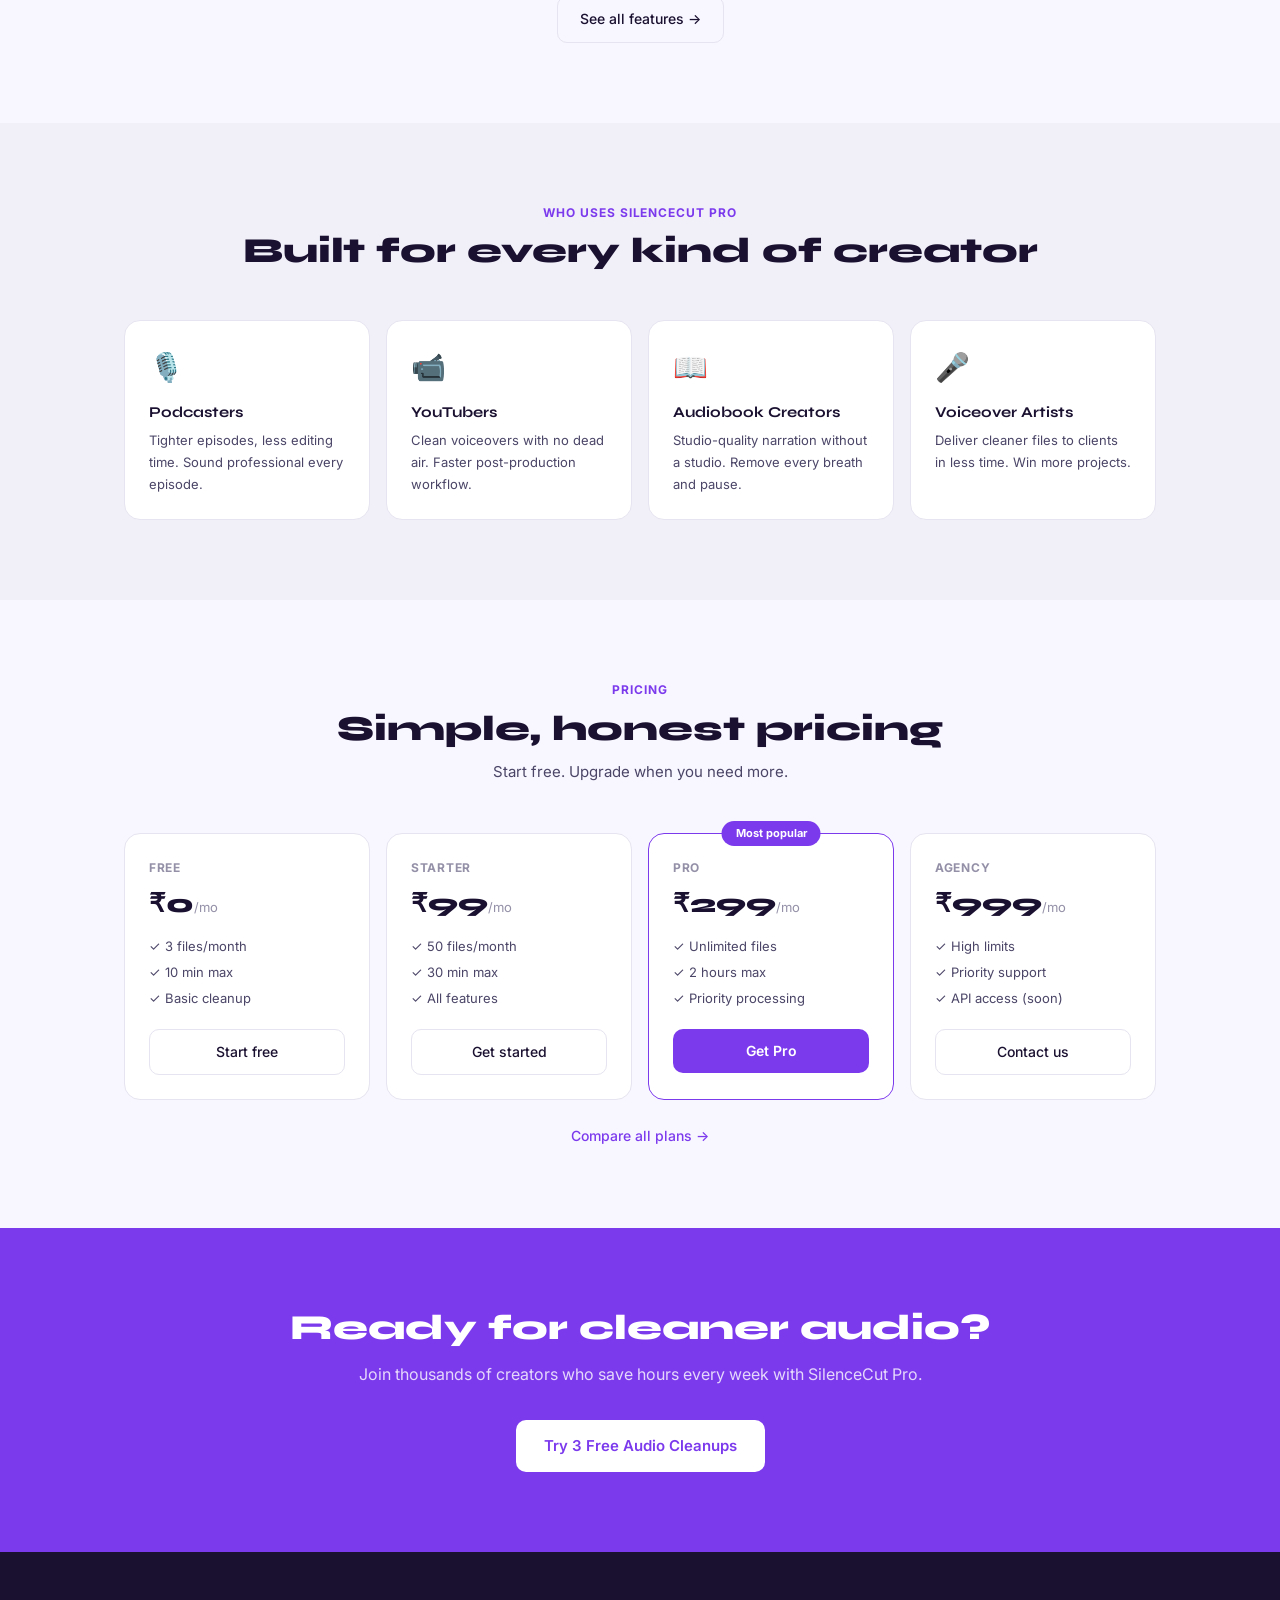
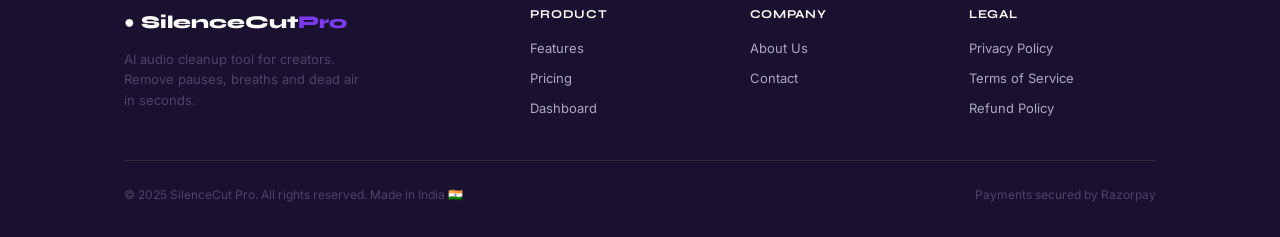
==== commit 7883a24c: "Add files via upload" ====
--- a/index.html
+++ b/index.html
@@ -3,744 +3,254 @@
 <head>
 <meta charset="UTF-8">
 <meta name="viewport" content="width=device-width, initial-scale=1.0">
-<title>SilenceCut — Remove Silences From Audio Instantly</title>
-<meta name="description" content="Upload your audio or AI-generated voice, remove empty pauses in seconds, download a clean tight recording. Free to start.">
+<title>SilenceCut Pro — Remove Pauses, Breaths & Dead Air in Seconds</title>
+<meta name="description" content="AI-powered audio cleanup tool for creators, podcasters, YouTubers, audiobook creators and voiceover artists. Remove silence, breaths, noise in seconds.">
+<meta property="og:title" content="SilenceCut Pro — AI Audio Cleanup for Creators">
+<meta property="og:description" content="Remove pauses, breaths & dead air from your audio in seconds. Try 3 free cleanups.">
+<meta property="og:type" content="website">
+<meta property="og:url" content="https://silencecutpro.vercel.app">
+<link rel="canonical" href="https://silencecutpro.vercel.app">
 <link rel="preconnect" href="https://fonts.googleapis.com">
-<link href="https://fonts.googleapis.com/css2?family=Inter:wght@400;500;600&family=Syne:wght@700;800&display=swap" rel="stylesheet">
-<style>
-:root {
-  --ink: #1a1a2e;
-  --ink2: #4a4a6a;
-  --ink3: #8888aa;
-  --bg: #f7f7fb;
-  --surface: #ffffff;
-  --border: #e8e8f0;
-  --accent: #6c5ce7;
-  --accent-light: #ede9fe;
-  --accent-dark: #4c3cc7;
-  --green: #00b894;
-  --green-light: #e0faf4;
-  --red: #e17055;
-  --red-light: #fdecea;
-  --radius: 14px;
-  --radius-sm: 8px;
-}
-*{box-sizing:border-box;margin:0;padding:0}
-html{scroll-behavior:smooth}
-body{font-family:'Inter',sans-serif;background:var(--bg);color:var(--ink);font-size:15px;line-height:1.6}
-
-/* NAV */
-nav{background:var(--surface);border-bottom:1px solid var(--border);padding:0 1.5rem;display:flex;align-items:center;justify-content:space-between;height:60px;position:sticky;top:0;z-index:100}
-.nav-logo{font-family:'Syne',sans-serif;font-size:20px;font-weight:800;color:var(--ink);text-decoration:none;display:flex;align-items:center;gap:8px}
-.nav-logo .dot{width:8px;height:8px;background:var(--accent);border-radius:50%;display:inline-block}
-.nav-links{display:flex;align-items:center;gap:1.5rem}
-.nav-links a{color:var(--ink2);text-decoration:none;font-size:14px;transition:color .2s}
-.nav-links a:hover{color:var(--accent)}
-.nav-cta{background:var(--accent);color:#fff;padding:8px 18px;border-radius:var(--radius-sm);font-size:14px;font-weight:500;text-decoration:none;transition:background .2s}
-.nav-cta:hover{background:var(--accent-dark)}
-
-/* PAGE SECTIONS */
-.page{display:none}
-.page.active{display:block}
-
-/* HERO */
-.hero{padding:5rem 1.5rem 3rem;text-align:center;max-width:680px;margin:0 auto}
-.hero-badge{display:inline-flex;align-items:center;gap:6px;background:var(--accent-light);color:var(--accent);font-size:12px;font-weight:500;padding:5px 14px;border-radius:20px;margin-bottom:1.5rem}
-.hero-badge span{width:6px;height:6px;background:var(--accent);border-radius:50%;animation:pulse 2s infinite}
-@keyframes pulse{0%,100%{opacity:1;transform:scale(1)}50%{opacity:.5;transform:scale(.8)}}
-.hero h1{font-family:'Syne',sans-serif;font-size:clamp(2rem,5vw,3.2rem);font-weight:800;line-height:1.1;color:var(--ink);margin-bottom:1.25rem}
-.hero h1 em{color:var(--accent);font-style:normal}
-.hero p{font-size:16px;color:var(--ink2);max-width:480px;margin:0 auto 2rem}
-.hero-actions{display:flex;gap:10px;justify-content:center;flex-wrap:wrap}
-.btn-primary{background:var(--accent);color:#fff;border:none;padding:13px 28px;border-radius:var(--radius-sm);font-size:15px;font-weight:500;cursor:pointer;font-family:'Inter',sans-serif;transition:all .2s;text-decoration:none;display:inline-block}
-.btn-primary:hover{background:var(--accent-dark);transform:translateY(-1px)}
-.btn-ghost{background:transparent;color:var(--ink2);border:1.5px solid var(--border);padding:13px 24px;border-radius:var(--radius-sm);font-size:15px;font-weight:500;cursor:pointer;font-family:'Inter',sans-serif;transition:all .2s;text-decoration:none;display:inline-block}
-.btn-ghost:hover{border-color:var(--accent);color:var(--accent)}
-
-/* STATS ROW */
-.stats-strip{background:var(--ink);color:#fff;padding:1.25rem 1.5rem;display:flex;justify-content:center;gap:3rem;flex-wrap:wrap}
-.stat-item{text-align:center}
-.stat-item .num{font-family:'Syne',sans-serif;font-size:22px;font-weight:800;color:#fff}
-.stat-item .lbl{font-size:12px;color:#aab;margin-top:2px}
-
-/* UPLOAD TOOL */
-.tool-wrap{max-width:720px;margin:0 auto;padding:3rem 1.5rem}
-.tool-card{background:var(--surface);border:1px solid var(--border);border-radius:var(--radius);overflow:hidden}
-.tool-header{padding:1.25rem 1.5rem;border-bottom:1px solid var(--border);display:flex;align-items:center;justify-content:space-between}
-.tool-header h2{font-size:16px;font-weight:600;color:var(--ink)}
-.step-dots{display:flex;gap:6px}
-.step-dot{width:8px;height:8px;border-radius:50%;background:var(--border)}
-.step-dot.done{background:var(--accent)}
-
-/* UPLOAD ZONE */
-.upload-zone{border:2px dashed var(--border);border-radius:var(--radius-sm);margin:1.5rem;padding:2.5rem 1rem;text-align:center;cursor:pointer;transition:all .25s;background:var(--bg)}
-.upload-zone:hover,.upload-zone.drag{border-color:var(--accent);background:var(--accent-light)}
-.upload-icon{width:52px;height:52px;background:var(--accent-light);border-radius:50%;display:flex;align-items:center;justify-content:center;margin:0 auto 1rem}
-.upload-icon svg{width:24px;height:24px;stroke:var(--accent);fill:none}
-.upload-zone h3{font-size:16px;font-weight:500;color:var(--ink);margin-bottom:6px}
-.upload-zone p{font-size:13px;color:var(--ink3)}
-.file-types{display:flex;gap:6px;justify-content:center;margin-top:12px;flex-wrap:wrap}
-.ft-badge{background:var(--bg);border:1px solid var(--border);border-radius:4px;padding:2px 8px;font-size:11px;color:var(--ink3);font-weight:500}
-
-/* SETTINGS */
-.settings-area{padding:0 1.5rem 1.5rem}
-.settings-grid{display:grid;grid-template-columns:1fr 1fr;gap:12px;margin-bottom:1.25rem}
-.setting{background:var(--bg);border-radius:var(--radius-sm);padding:1rem}
-.setting label{font-size:12px;color:var(--ink3);font-weight:500;display:block;margin-bottom:8px;text-transform:uppercase;letter-spacing:.04em}
-.setting-row{display:flex;align-items:center;justify-content:space-between}
-.setting input[type=range]{flex:1;margin-right:10px;accent-color:var(--accent)}
-.setting-val{font-size:14px;font-weight:600;color:var(--accent);min-width:42px;text-align:right}
-.process-btn{width:100%;background:var(--accent);color:#fff;border:none;padding:14px;border-radius:var(--radius-sm);font-size:15px;font-weight:600;cursor:pointer;font-family:'Inter',sans-serif;display:flex;align-items:center;justify-content:center;gap:8px;transition:all .2s}
-.process-btn:hover{background:var(--accent-dark)}
-.process-btn:disabled{background:var(--border);color:var(--ink3);cursor:not-allowed}
-
-/* RESULT */
-.result-area{padding:1.5rem;border-top:1px solid var(--border)}
-.result-stats{display:grid;grid-template-columns:repeat(3,1fr);gap:10px;margin-bottom:1.25rem}
-.rs{background:var(--bg);border-radius:var(--radius-sm);padding:.875rem;text-align:center}
-.rs .rv{font-family:'Syne',sans-serif;font-size:20px;font-weight:700;color:var(--ink)}
-.rs .rl{font-size:11px;color:var(--ink3);text-transform:uppercase;letter-spacing:.04em;margin-top:2px}
-.rs.highlight .rv{color:var(--green)}
-.waveform-wrap{background:var(--bg);border-radius:var(--radius-sm);padding:12px;margin-bottom:1.25rem}
-.waveform-label{font-size:11px;color:var(--ink3);margin-bottom:8px;display:flex;justify-content:space-between}
-.waveform{height:64px;display:flex;align-items:center;gap:2px}
-.wvbar{border-radius:2px;width:5px;flex-shrink:0;transition:all .3s}
-.download-btn{width:100%;background:var(--green);color:#fff;border:none;padding:14px;border-radius:var(--radius-sm);font-size:15px;font-weight:600;cursor:pointer;font-family:'Inter',sans-serif;display:flex;align-items:center;justify-content:center;gap:8px;transition:all .2s;margin-bottom:10px}
-.download-btn:hover{background:#00a381}
-.free-note{font-size:12px;color:var(--ink3);text-align:center}
-.free-note a{color:var(--accent);cursor:pointer}
-
-/* HOW IT WORKS */
-.hiw{padding:4rem 1.5rem;max-width:800px;margin:0 auto}
-.section-label{font-size:12px;font-weight:600;color:var(--accent);text-transform:uppercase;letter-spacing:.08em;margin-bottom:.75rem}
-.section-title{font-family:'Syne',sans-serif;font-size:clamp(1.5rem,3vw,2rem);font-weight:800;color:var(--ink);margin-bottom:.75rem}
-.section-sub{font-size:15px;color:var(--ink2);max-width:500px;margin-bottom:2.5rem}
-.steps{display:grid;grid-template-columns:repeat(auto-fit,minmax(200px,1fr));gap:1rem}
-.step-card{background:var(--surface);border:1px solid var(--border);border-radius:var(--radius);padding:1.5rem}
-.step-num{width:32px;height:32px;background:var(--accent-light);border-radius:var(--radius-sm);display:flex;align-items:center;justify-content:center;font-family:'Syne',sans-serif;font-size:14px;font-weight:800;color:var(--accent);margin-bottom:1rem}
-.step-card h3{font-size:15px;font-weight:600;color:var(--ink);margin-bottom:6px}
-.step-card p{font-size:13px;color:var(--ink2);line-height:1.5}
-
-/* WHO IS IT FOR */
-.for-section{background:var(--surface);border-top:1px solid var(--border);border-bottom:1px solid var(--border);padding:4rem 1.5rem}
-.for-inner{max-width:800px;margin:0 auto}
-.for-grid{display:grid;grid-template-columns:repeat(auto-fit,minmax(180px,1fr));gap:12px}
-.for-card{border:1px solid var(--border);border-radius:var(--radius);padding:1.25rem;display:flex;flex-direction:column;gap:8px}
-.for-icon{font-size:24px}
-.for-card h3{font-size:14px;font-weight:600;color:var(--ink)}
-.for-card p{font-size:13px;color:var(--ink2);line-height:1.5}
-
-/* PRICING */
-.pricing-wrap{max-width:720px;margin:0 auto;padding:4rem 1.5rem}
-.pricing-grid{display:grid;grid-template-columns:1fr 1fr;gap:16px;margin-top:2rem}
-.price-card{background:var(--surface);border:1px solid var(--border);border-radius:var(--radius);padding:1.75rem}
-.price-card.featured{border-color:var(--accent);border-width:2px;position:relative}
-.popular-tag{position:absolute;top:-12px;left:50%;transform:translateX(-50%);background:var(--accent);color:#fff;font-size:11px;font-weight:600;padding:4px 14px;border-radius:20px;white-space:nowrap}
-.price-name{font-size:13px;font-weight:600;color:var(--ink3);text-transform:uppercase;letter-spacing:.06em;margin-bottom:8px}
-.price-amount{font-family:'Syne',sans-serif;font-size:32px;font-weight:800;color:var(--ink);line-height:1}
-.price-amount small{font-size:14px;font-weight:400;color:var(--ink3);font-family:'Inter',sans-serif}
-.price-desc{font-size:13px;color:var(--ink2);margin:10px 0 16px;line-height:1.5}
-.price-features{list-style:none;margin-bottom:1.5rem;display:flex;flex-direction:column;gap:8px}
-.price-features li{font-size:13px;color:var(--ink2);display:flex;align-items:flex-start;gap:8px}
-.check{width:16px;height:16px;background:var(--green-light);border-radius:50%;display:flex;align-items:center;justify-content:center;flex-shrink:0;margin-top:1px}
-.check svg{width:9px;height:9px;stroke:var(--green);fill:none;stroke-width:2.5}
-.cross{width:16px;height:16px;background:var(--red-light);border-radius:50%;display:flex;align-items:center;justify-content:center;flex-shrink:0;margin-top:1px}
-.cross svg{width:9px;height:9px;stroke:var(--red);fill:none;stroke-width:2.5}
-
-/* FAQ */
-.faq-wrap{max-width:640px;margin:0 auto;padding:4rem 1.5rem}
-.faq-list{display:flex;flex-direction:column;gap:1px;border:1px solid var(--border);border-radius:var(--radius);overflow:hidden;margin-top:2rem}
-.faq-item{background:var(--surface)}
-.faq-q{width:100%;background:none;border:none;border-bottom:1px solid var(--border);padding:1rem 1.25rem;text-align:left;font-size:14px;font-weight:500;color:var(--ink);cursor:pointer;font-family:'Inter',sans-serif;display:flex;justify-content:space-between;align-items:center;gap:12px}
-.faq-q:hover{background:var(--bg)}
-.faq-q .arrow{font-size:18px;color:var(--ink3);transition:transform .2s;flex-shrink:0}
-.faq-q.open .arrow{transform:rotate(45deg)}
-.faq-a{display:none;padding:1rem 1.25rem;font-size:14px;color:var(--ink2);line-height:1.6;background:var(--bg);border-bottom:1px solid var(--border)}
-.faq-a.open{display:block}
-
-/* FOOTER */
-footer{background:var(--ink);color:#aab;padding:3rem 1.5rem 2rem}
-.footer-inner{max-width:800px;margin:0 auto}
-.footer-top{display:flex;justify-content:space-between;align-items:flex-start;margin-bottom:2rem;flex-wrap:wrap;gap:1.5rem}
-.footer-brand .logo{font-family:'Syne',sans-serif;font-size:18px;font-weight:800;color:#fff;display:flex;align-items:center;gap:6px;margin-bottom:8px}
-.footer-brand p{font-size:13px;line-height:1.5;max-width:260px}
-.footer-links h4{font-size:12px;font-weight:600;color:#fff;text-transform:uppercase;letter-spacing:.06em;margin-bottom:.75rem}
-.footer-links ul{list-style:none;display:flex;flex-direction:column;gap:6px}
-.footer-links ul li a{color:#aab;text-decoration:none;font-size:13px;transition:color .2s;cursor:pointer}
-.footer-links ul li a:hover{color:#fff}
-.footer-bottom{border-top:1px solid #333;padding-top:1.5rem;display:flex;justify-content:space-between;align-items:center;flex-wrap:wrap;gap:.5rem}
-.footer-bottom p{font-size:12px}
-
-/* SIMPLE PAGES */
-.simple-page{max-width:680px;margin:0 auto;padding:3rem 1.5rem}
-.simple-page h1{font-family:'Syne',sans-serif;font-size:28px;font-weight:800;color:var(--ink);margin-bottom:.5rem}
-.simple-page .meta{font-size:13px;color:var(--ink3);margin-bottom:2.5rem;padding-bottom:1.5rem;border-bottom:1px solid var(--border)}
-.simple-page h2{font-size:17px;font-weight:600;color:var(--ink);margin:2rem 0 .75rem}
-.simple-page p{font-size:14px;color:var(--ink2);line-height:1.7;margin-bottom:1rem}
-.simple-page ul{padding-left:1.25rem;margin-bottom:1rem}
-.simple-page ul li{font-size:14px;color:var(--ink2);line-height:1.7;margin-bottom:.4rem}
-.simple-page a{color:var(--accent)}
-
-/* TOAST */
-.toast{position:fixed;bottom:24px;right:24px;background:var(--ink);color:#fff;padding:12px 20px;border-radius:var(--radius-sm);font-size:14px;z-index:999;transform:translateY(80px);opacity:0;transition:all .3s;pointer-events:none}
-.toast.show{transform:translateY(0);opacity:1}
-
-/* PROGRESS */
-.progress-wrap{padding:1.5rem;display:none}
-.progress-bar-bg{background:var(--bg);border-radius:20px;height:8px;overflow:hidden}
-.progress-bar-fill{background:var(--accent);height:100%;border-radius:20px;width:0%;transition:width .4s}
-.progress-text{font-size:13px;color:var(--ink2);margin-top:10px;text-align:center}
-
-@media(max-width:600px){
-  .pricing-grid{grid-template-columns:1fr}
-  .settings-grid{grid-template-columns:1fr}
-  .stats-strip{gap:1.5rem}
-  .footer-top{flex-direction:column}
-  .nav-links a:not(.nav-cta){display:none}
-}
-</style>
+<link href="https://fonts.googleapis.com/css2?family=Inter:wght@400;500;600;700&family=Syne:wght@700;800&display=swap" rel="stylesheet">
+<link rel="stylesheet" href="css/style.css">
 </head>
-<body>
-
-<nav>
-  <a class="nav-logo" href="#" onclick="showPage('home')">
-    <span class="dot"></span>SilenceCut
-  </a>
-  <div class="nav-links">
-    <a href="#" onclick="showPage('home')">Tool</a>
-    <a href="#" onclick="showPage('pricing')">Pricing</a>
-    <a href="#" onclick="showPage('home');setTimeout(()=>document.getElementById('hiw').scrollIntoView({behavior:'smooth'}),100)">How it works</a>
-    <a href="#" class="nav-cta" onclick="showPage('home');setTimeout(()=>document.getElementById('tool-section').scrollIntoView({behavior:'smooth'}),100)">Try free</a>
+<body class="light">
+
+<!-- NAV -->
+<nav class="navbar" id="navbar">
+  <div class="nav-inner">
+    <a href="index.html" class="nav-logo">
+      <span class="logo-dot"></span>SilenceCut<span class="logo-pro">Pro</span>
+    </a>
+    <div class="nav-center">
+      <a href="features.html">Features</a>
+      <a href="pricing.html">Pricing</a>
+      <a href="about.html">About</a>
+      <a href="contact.html">Contact</a>
+    </div>
+    <div class="nav-right">
+      <button class="theme-toggle" onclick="toggleTheme()" title="Toggle theme">☀️</button>
+      <a href="login.html" class="btn-ghost-sm">Log in</a>
+      <a href="dashboard.html" class="btn-primary-sm">Try Free</a>
+    </div>
+    <button class="hamburger" onclick="toggleMobileMenu()">☰</button>
+  </div>
+  <div class="mobile-menu" id="mobileMenu">
+    <a href="features.html">Features</a>
+    <a href="pricing.html">Pricing</a>
+    <a href="about.html">About</a>
+    <a href="contact.html">Contact</a>
+    <a href="login.html">Log in</a>
+    <a href="dashboard.html" class="btn-primary-sm" style="text-align:center">Try Free</a>
   </div>
 </nav>
 
-<!-- ═══════════════ HOME PAGE ═══════════════ -->
-<div id="page-home" class="page active">
-
-  <!-- HERO -->
-  <div class="hero">
-    <div class="hero-badge"><span></span> Processing audio in your browser — no upload to server</div>
-    <h1>Cut the silence.<br><em>Keep the energy.</em></h1>
-    <p>Upload any audio file. We automatically detect and remove empty pauses. Download a tight, professional-sounding recording in seconds.</p>
+<!-- HERO -->
+<section class="hero">
+  <div class="container">
+    <div class="hero-badge">
+      <span class="badge-dot"></span> AI-Powered Audio Cleanup
+    </div>
+    <h1>Remove Pauses, Breaths<br>&amp; Dead Air <em>in Seconds</em></h1>
+    <p class="hero-sub">The fastest audio cleanup tool for Creators, Podcasters, YouTubers,<br>Audiobook Creators and Voiceover Artists.</p>
     <div class="hero-actions">
-      <button class="btn-primary" onclick="document.getElementById('tool-section').scrollIntoView({behavior:'smooth'})">Upload audio — it's free</button>
-      <button class="btn-ghost" onclick="showPage('pricing')">See pricing</button>
-    </div>
-  </div>
-
-  <!-- STATS -->
-  <div class="stats-strip">
-    <div class="stat-item"><div class="num">~30%</div><div class="lbl">Average time saved</div></div>
-    <div class="stat-item"><div class="num">MP3 WAV M4A</div><div class="lbl">Supported formats</div></div>
-    <div class="stat-item"><div class="num">100% browser</div><div class="lbl">Your audio stays private</div></div>
-    <div class="stat-item"><div class="num">Free</div><div class="lbl">3 files per day</div></div>
-  </div>
-
-  <!-- TOOL SECTION -->
-  <div class="tool-wrap" id="tool-section">
-    <div class="tool-card">
-      <div class="tool-header">
-        <h2>Remove silences from your audio</h2>
-        <div class="step-dots">
-          <div class="step-dot done" id="dot1"></div>
-          <div class="step-dot" id="dot2"></div>
-          <div class="step-dot" id="dot3"></div>
+      <a href="dashboard.html" class="btn-primary btn-lg">
+        <svg width="18" height="18" viewBox="0 0 24 24" fill="none" stroke="currentColor" stroke-width="2.5"><path d="M21 15v4a2 2 0 01-2 2H5a2 2 0 01-2-2v-4M17 8l-5-5-5 5M12 3v12"/></svg>
+        Upload Audio Free
+      </a>
+      <a href="pricing.html" class="btn-outline btn-lg">See Pricing</a>
+    </div>
+    <p class="hero-note">✓ Try 3 Free Audio Cleanups &nbsp;·&nbsp; ✓ No credit card needed &nbsp;·&nbsp; ✓ Works in browser</p>
+
+    <!-- HERO VISUAL -->
+    <div class="hero-visual">
+      <div class="audio-card">
+        <div class="audio-card-header">
+          <span class="audio-filename">podcast_episode_12.mp3</span>
+          <span class="audio-badge before">BEFORE</span>
         </div>
-      </div>
-
-      <!-- UPLOAD ZONE -->
-      <div class="upload-zone" id="uploadZone"
-        onclick="document.getElementById('fileInput').click()"
-        ondragover="event.preventDefault();this.classList.add('drag')"
-        ondragleave="this.classList.remove('drag')"
-        ondrop="handleDrop(event)">
-        <div class="upload-icon">
-          <svg viewBox="0 0 24 24" stroke-width="1.8"><path d="M21 15v4a2 2 0 01-2 2H5a2 2 0 01-2-2v-4M17 8l-5-5-5 5M12 3v12"/></svg>
+        <div class="waveform-display" id="waveformBefore"></div>
+        <div class="audio-meta"><span>Duration: 4:32</span><span>Silences: 47 &nbsp;·&nbsp; Breaths: 23</span></div>
+      </div>
+      <div class="vs-arrow">
+        <svg width="32" height="32" viewBox="0 0 24 24" fill="none" stroke="currentColor" stroke-width="2"><path d="M5 12h14M12 5l7 7-7 7"/></svg>
+      </div>
+      <div class="audio-card">
+        <div class="audio-card-header">
+          <span class="audio-filename">podcast_episode_12_cleaned.mp3</span>
+          <span class="audio-badge after">AFTER</span>
         </div>
-        <h3 id="uploadTitle">Drop your audio file here</h3>
-        <p id="uploadSub">or click to browse from your device</p>
-        <div class="file-types">
-          <span class="ft-badge">MP3</span>
-          <span class="ft-badge">WAV</span>
-          <span class="ft-badge">M4A</span>
-          <span class="ft-badge">OGG</span>
-          <span class="ft-badge">Max 50 MB</span>
-        </div>
-        <input type="file" id="fileInput" accept="audio/*" style="display:none" onchange="fileSelected(this)">
-      </div>
-
-      <!-- SETTINGS -->
-      <div class="settings-area" id="settingsArea" style="display:none">
-        <div class="settings-grid">
-          <div class="setting">
-            <label>Silence sensitivity</label>
-            <div class="setting-row">
-              <input type="range" min="1" max="5" value="3" id="sensitivity" oninput="updateSens(this)">
-              <span class="setting-val" id="sensVal">Medium</span>
-            </div>
-          </div>
-          <div class="setting">
-            <label>Min pause to remove</label>
-            <div class="setting-row">
-              <input type="range" min="100" max="1000" step="50" value="300" id="minPause" oninput="document.getElementById('pauseVal').textContent=this.value+'ms'">
-              <span class="setting-val" id="pauseVal">300ms</span>
-            </div>
-          </div>
-        </div>
-        <button class="process-btn" id="processBtn" onclick="processAudio()">
-          <svg width="16" height="16" viewBox="0 0 24 24" fill="none" stroke="currentColor" stroke-width="2.5"><polygon points="5 3 19 12 5 21 5 3"/></svg>
-          Remove silences
-        </button>
-      </div>
-
-      <!-- PROGRESS -->
-      <div class="progress-wrap" id="progressWrap">
-        <div class="progress-bar-bg"><div class="progress-bar-fill" id="progressFill"></div></div>
-        <p class="progress-text" id="progressText">Analysing audio...</p>
-      </div>
-
-      <!-- RESULT -->
-      <div class="result-area" id="resultArea" style="display:none">
-        <div class="result-stats">
-          <div class="rs"><div class="rv" id="rOriginal">—</div><div class="rl">Original</div></div>
-          <div class="rs highlight"><div class="rv" id="rSaved">—</div><div class="rl">Removed</div></div>
-          <div class="rs"><div class="rv" id="rNew">—</div><div class="rl">New length</div></div>
-        </div>
-        <div class="waveform-wrap">
-          <div class="waveform-label"><span>Original waveform</span><span style="color:var(--red)">■ removed pauses</span></div>
-          <div class="waveform" id="waveform"></div>
-        </div>
-        <button class="download-btn" onclick="downloadResult()">
-          <svg width="16" height="16" viewBox="0 0 24 24" fill="none" stroke="currentColor" stroke-width="2.5"><path d="M21 15v4a2 2 0 01-2 2H5a2 2 0 01-2-2v-4M7 10l5 5 5-5M12 15V3"/></svg>
-          Download cleaned audio
-        </button>
-        <p class="free-note">Free plan: 3 exports/day &nbsp;·&nbsp; <a onclick="showPage('pricing')">Upgrade for unlimited →</a></p>
-      </div>
-    </div>
-  </div>
-
-  <!-- HOW IT WORKS -->
-  <div class="hiw" id="hiw">
-    <div class="section-label">How it works</div>
-    <div class="section-title">Three steps to cleaner audio</div>
-    <p class="section-sub">No software to install. Works right in your browser.</p>
-    <div class="steps">
-      <div class="step-card">
-        <div class="step-num">1</div>
-        <h3>Upload your file</h3>
-        <p>Drag and drop or browse. MP3, WAV, M4A supported up to 50MB on free plan.</p>
-      </div>
-      <div class="step-card">
-        <div class="step-num">2</div>
-        <h3>Adjust settings</h3>
-        <p>Choose how aggressive the silence detection should be. Default settings work great for most recordings.</p>
-      </div>
-      <div class="step-card">
-        <div class="step-num">3</div>
-        <h3>Download result</h3>
-        <p>Get your trimmed audio file instantly. Same quality, shorter duration, zero dead air.</p>
-      </div>
-    </div>
-  </div>
-
-  <!-- WHO IS IT FOR -->
-  <div class="for-section">
-    <div class="for-inner">
-      <div class="section-label">Who uses SilenceCut</div>
-      <div class="section-title" style="margin-bottom:1.5rem">Made for creators like you</div>
-      <div class="for-grid">
-        <div class="for-card">
-          <div class="for-icon">🎙️</div>
-          <h3>Podcasters</h3>
-          <p>Remove awkward pauses and filler gaps between topics. Sounds more professional instantly.</p>
-        </div>
-        <div class="for-card">
-          <div class="for-icon">📹</div>
-          <h3>YouTubers</h3>
-          <p>Tighten your voiceover. Less editing time in post, faster uploads.</p>
-        </div>
-        <div class="for-card">
-          <div class="for-icon">🤖</div>
-          <h3>AI voice users</h3>
-          <p>AI-generated audio often has random long pauses. Clean them all out in one click.</p>
-        </div>
-        <div class="for-card">
-          <div class="for-icon">🎓</div>
-          <h3>Educators</h3>
-          <p>Make course recordings tighter and more engaging for students.</p>
-        </div>
-      </div>
-    </div>
-  </div>
-
-  <!-- FAQ SECTION -->
-  <div class="faq-wrap">
-    <div class="section-label">FAQ</div>
-    <div class="section-title">Common questions</div>
-    <div class="faq-list">
-      <div class="faq-item">
-        <button class="faq-q" onclick="toggleFaq(this)">Is my audio uploaded to your servers? <span class="arrow">+</span></button>
-        <div class="faq-a">No. SilenceCut processes your audio entirely inside your browser using the Web Audio API. Your file never leaves your device. We have no access to your recordings.</div>
-      </div>
-      <div class="faq-item">
-        <button class="faq-q" onclick="toggleFaq(this)">What audio formats are supported? <span class="arrow">+</span></button>
-        <div class="faq-a">MP3, WAV, M4A, and OGG are supported. Free plan supports files up to 50MB. Pro plan supports up to 500MB per file.</div>
-      </div>
-      <div class="faq-item">
-        <button class="faq-q" onclick="toggleFaq(this)">Will it change the quality of my audio? <span class="arrow">+</span></button>
-        <div class="faq-a">No audio quality is lost. The tool simply removes the silent portions of your file. The rest of your audio remains exactly as it was.</div>
-      </div>
-      <div class="faq-item">
-        <button class="faq-q" onclick="toggleFaq(this)">How many files can I process for free? <span class="arrow">+</span></button>
-        <div class="faq-a">You can process 3 files per day on the free plan, no account needed. For unlimited processing, upgrade to the Pro plan for ₹499/month.</div>
-      </div>
-      <div class="faq-item">
-        <button class="faq-q" onclick="toggleFaq(this)">Can I cancel my Pro subscription anytime? <span class="arrow">+</span></button>
-        <div class="faq-a">Yes. Cancel anytime from your account dashboard. No questions asked. You'll retain Pro access until the end of the billing period.</div>
-      </div>
-    </div>
-  </div>
-
+        <div class="waveform-display" id="waveformAfter"></div>
+        <div class="audio-meta"><span>Duration: 3:41</span><span style="color:var(--green)">✓ Cleaned &amp; ready</span></div>
+      </div>
+    </div>
+  </div>
+</section>
+
+<!-- STATS -->
+<div class="stats-bar">
+  <div class="container">
+    <div class="stats-inner">
+      <div class="stat"><strong>~20%</strong><span>Average time saved</span></div>
+      <div class="stat"><strong>9 features</strong><span>All-in-one cleanup</span></div>
+      <div class="stat"><strong>MP3 + WAV</strong><span>Export formats</span></div>
+      <div class="stat"><strong>100% private</strong><span>Secure processing</span></div>
+    </div>
+  </div>
 </div>
-<!-- ═══════════════ END HOME ═══════════════ -->
-
-<!-- ═══════════════ PRICING PAGE ═══════════════ -->
-<div id="page-pricing" class="page">
-  <div class="pricing-wrap">
-    <div class="section-label">Pricing</div>
-    <div class="section-title">Simple, honest pricing</div>
-    <p style="color:var(--ink2);margin-bottom:.5rem">Start free, upgrade when you need more.</p>
-    <div class="pricing-grid">
-      <div class="price-card">
-        <div class="price-name">Free</div>
-        <div class="price-amount">₹0 <small>/ month</small></div>
-        <p class="price-desc">Perfect for trying SilenceCut. No card needed.</p>
-        <ul class="price-features">
-          <li><span class="check"><svg viewBox="0 0 24 24"><polyline points="20 6 9 17 4 12"/></svg></span> 3 files per day</li>
-          <li><span class="check"><svg viewBox="0 0 24 24"><polyline points="20 6 9 17 4 12"/></svg></span> Up to 50MB per file</li>
-          <li><span class="check"><svg viewBox="0 0 24 24"><polyline points="20 6 9 17 4 12"/></svg></span> MP3 and WAV support</li>
-          <li><span class="check"><svg viewBox="0 0 24 24"><polyline points="20 6 9 17 4 12"/></svg></span> Browser-based processing</li>
-          <li><span class="cross"><svg viewBox="0 0 24 24"><line x1="18" y1="6" x2="6" y2="18"/><line x1="6" y1="6" x2="18" y2="18"/></svg></span> No batch processing</li>
-          <li><span class="cross"><svg viewBox="0 0 24 24"><line x1="18" y1="6" x2="6" y2="18"/><line x1="6" y1="6" x2="18" y2="18"/></svg></span> No API access</li>
-        </ul>
-        <button class="btn-ghost" style="width:100%" onclick="showPage('home');setTimeout(()=>document.getElementById('tool-section').scrollIntoView({behavior:'smooth'}),100)">Start for free</button>
-      </div>
-      <div class="price-card featured">
-        <div class="popular-tag">Most popular</div>
-        <div class="price-name">Pro</div>
-        <div class="price-amount">₹499 <small>/ month</small></div>
-        <p class="price-desc">For creators who process audio regularly.</p>
-        <ul class="price-features">
-          <li><span class="check"><svg viewBox="0 0 24 24"><polyline points="20 6 9 17 4 12"/></svg></span> Unlimited files</li>
-          <li><span class="check"><svg viewBox="0 0 24 24"><polyline points="20 6 9 17 4 12"/></svg></span> Up to 500MB per file</li>
-          <li><span class="check"><svg viewBox="0 0 24 24"><polyline points="20 6 9 17 4 12"/></svg></span> All formats (MP3 WAV M4A OGG)</li>
-          <li><span class="check"><svg viewBox="0 0 24 24"><polyline points="20 6 9 17 4 12"/></svg></span> Batch upload — 10 files at once</li>
-          <li><span class="check"><svg viewBox="0 0 24 24"><polyline points="20 6 9 17 4 12"/></svg></span> Priority processing</li>
-          <li><span class="check"><svg viewBox="0 0 24 24"><polyline points="20 6 9 17 4 12"/></svg></span> API access</li>
-        </ul>
-        <button class="btn-primary" style="width:100%" onclick="startCheckout()">Upgrade to Pro — ₹499/month</button>
-      </div>
-    </div>
-    <p style="font-size:13px;color:var(--ink3);text-align:center;margin-top:1.5rem">All payments via Razorpay &nbsp;·&nbsp; Cancel anytime &nbsp;·&nbsp; Secure &amp; encrypted</p>
-  </div>
-</div>
-
-<!-- ═══════════════ TERMS PAGE ═══════════════ -->
-<div id="page-terms" class="page">
-  <div class="simple-page">
-    <h1>Terms of Service</h1>
-    <p class="meta">Last updated: January 2025</p>
-    <p>By using SilenceCut ("the Service"), you agree to these terms. Please read them carefully.</p>
-    <h2>1. What we provide</h2>
-    <p>SilenceCut is an online tool that processes audio files to remove silent pauses. The free plan allows 3 file exports per day. The Pro plan (₹499/month) allows unlimited exports with larger file sizes and additional features.</p>
-    <h2>2. Your audio files</h2>
-    <p>SilenceCut processes your audio entirely within your browser. We do not upload, store, or access your audio files on our servers. You retain full ownership of your files at all times.</p>
-    <h2>3. Acceptable use</h2>
-    <p>You agree not to use SilenceCut to process audio that:</p>
-    <ul>
-      <li>Infringes on any copyright or intellectual property rights</li>
-      <li>Contains illegal content of any kind</li>
-      <li>Is intended for unlawful purposes</li>
-    </ul>
-    <h2>4. Payments and refunds</h2>
-    <p>Pro subscriptions are billed monthly via Razorpay. You can cancel at any time. We offer a 7-day refund if you are not satisfied — contact us at support@silencecut.in within 7 days of payment.</p>
-    <h2>5. Limitation of liability</h2>
-    <p>SilenceCut is provided "as is." We are not liable for any loss of data or damages resulting from use of the service. Always keep a copy of your original files.</p>
-    <h2>6. Changes to terms</h2>
-    <p>We may update these terms from time to time. Continued use of the service means you accept the updated terms.</p>
-    <h2>Contact</h2>
-    <p>Questions? Email us at <a href="mailto:support@silencecut.in">support@silencecut.in</a></p>
-  </div>
-</div>
-
-<!-- ═══════════════ PRIVACY PAGE ═══════════════ -->
-<div id="page-privacy" class="page">
-  <div class="simple-page">
-    <h1>Privacy Policy</h1>
-    <p class="meta">Last updated: January 2025</p>
-    <p>Your privacy matters to us. This policy explains exactly what data SilenceCut collects and how we use it.</p>
-    <h2>1. Audio files — we never see them</h2>
-    <p>All audio processing happens inside your browser using the Web Audio API. Your audio files are never sent to our servers. We have absolutely no access to your recordings.</p>
-    <h2>2. Data we do collect</h2>
-    <p>When you sign up for Pro, we collect:</p>
-    <ul>
-      <li>Your email address (for account and billing)</li>
-      <li>Payment details (handled securely by Razorpay — we never see your card number)</li>
-      <li>Basic usage stats (number of files processed, not the files themselves)</li>
-    </ul>
-    <h2>3. Cookies</h2>
-    <p>We use minimal cookies only to keep you logged in and to remember your plan. We do not use advertising or tracking cookies.</p>
-    <h2>4. Third-party services</h2>
-    <p>We use Razorpay for payment processing. Their privacy policy applies to payment data. We do not share your information with any other third parties.</p>
-    <h2>5. Data deletion</h2>
-    <p>You can request deletion of your account and all associated data at any time by emailing us at <a href="mailto:support@silencecut.in">support@silencecut.in</a>. We will process the request within 7 business days.</p>
-    <h2>6. Security</h2>
-    <p>We use HTTPS encryption for all communications. Payment data is handled entirely by Razorpay and is never stored on our servers.</p>
-    <h2>Contact</h2>
-    <p>Privacy questions: <a href="mailto:support@silencecut.in">support@silencecut.in</a></p>
-  </div>
-</div>
-
-<!-- ═══════════════ REFUND PAGE ═══════════════ -->
-<div id="page-refund" class="page">
-  <div class="simple-page">
-    <h1>Refund Policy</h1>
-    <p class="meta">Last updated: January 2025</p>
-    <p>We want you to be happy with SilenceCut. Here is our simple refund policy.</p>
-    <h2>7-day money-back guarantee</h2>
-    <p>If you upgrade to Pro and are not satisfied for any reason, contact us within 7 days of your payment and we will issue a full refund — no questions asked.</p>
-    <h2>How to request a refund</h2>
-    <p>Email us at <a href="mailto:support@silencecut.in">support@silencecut.in</a> with the subject line "Refund Request" and include the email address you used to sign up. We will process your refund within 3–5 business days.</p>
-    <h2>After 7 days</h2>
-    <p>Refunds are not available after 7 days from the payment date. However, you can cancel your subscription at any time to stop future charges.</p>
-    <h2>Cancellation</h2>
-    <p>You can cancel your Pro subscription at any time from your account settings. After cancellation, you will retain Pro access until the end of your current billing period.</p>
-    <h2>Contact</h2>
-    <p>Refund questions: <a href="mailto:support@silencecut.in">support@silencecut.in</a></p>
-  </div>
-</div>
-
-<!-- ═══════════════ FOOTER ═══════════════ -->
-<footer>
-  <div class="footer-inner">
+
+<!-- FEATURES PREVIEW -->
+<section class="section">
+  <div class="container">
+    <div class="section-head">
+      <div class="section-label">Features</div>
+      <h2>Everything your audio needs</h2>
+      <p>One tool to clean your entire recording. No manual editing required.</p>
+    </div>
+    <div class="features-grid">
+      <div class="feature-card">
+        <div class="feature-icon">🔇</div>
+        <h3>Silence Removal</h3>
+        <p>Automatically detect and remove awkward pauses and dead air from your recordings.</p>
+      </div>
+      <div class="feature-card">
+        <div class="feature-icon">💨</div>
+        <h3>Breath Removal</h3>
+        <p>AI detects and removes breath sounds between sentences for a polished, professional feel.</p>
+      </div>
+      <div class="feature-card">
+        <div class="feature-icon">🎚️</div>
+        <h3>Noise Reduction</h3>
+        <p>Eliminate background hiss, hum, and ambient noise from any environment.</p>
+      </div>
+      <div class="feature-card">
+        <div class="feature-icon">📊</div>
+        <h3>Volume Normalization</h3>
+        <p>Consistent, balanced volume throughout your entire recording automatically.</p>
+      </div>
+      <div class="feature-card">
+        <div class="feature-icon">▶️</div>
+        <h3>Before vs After Preview</h3>
+        <p>Hear the difference before downloading. Compare original and cleaned audio side by side.</p>
+      </div>
+      <div class="feature-card">
+        <div class="feature-icon">⚡</div>
+        <h3>Fast Cloud Processing</h3>
+        <p>Your audio is processed on fast cloud servers. Results in seconds, not minutes.</p>
+      </div>
+    </div>
+    <div style="text-align:center;margin-top:2rem">
+      <a href="features.html" class="btn-outline">See all features →</a>
+    </div>
+  </div>
+</section>
+
+<!-- WHO IS IT FOR -->
+<section class="section bg-subtle">
+  <div class="container">
+    <div class="section-head">
+      <div class="section-label">Who uses SilenceCut Pro</div>
+      <h2>Built for every kind of creator</h2>
+    </div>
+    <div class="for-grid">
+      <div class="for-card"><div class="for-icon">🎙️</div><h3>Podcasters</h3><p>Tighter episodes, less editing time. Sound professional every episode.</p></div>
+      <div class="for-card"><div class="for-icon">📹</div><h3>YouTubers</h3><p>Clean voiceovers with no dead air. Faster post-production workflow.</p></div>
+      <div class="for-card"><div class="for-icon">📖</div><h3>Audiobook Creators</h3><p>Studio-quality narration without a studio. Remove every breath and pause.</p></div>
+      <div class="for-card"><div class="for-icon">🎤</div><h3>Voiceover Artists</h3><p>Deliver cleaner files to clients in less time. Win more projects.</p></div>
+    </div>
+  </div>
+</section>
+
+<!-- PRICING PREVIEW -->
+<section class="section">
+  <div class="container">
+    <div class="section-head">
+      <div class="section-label">Pricing</div>
+      <h2>Simple, honest pricing</h2>
+      <p>Start free. Upgrade when you need more.</p>
+    </div>
+    <div class="pricing-preview-grid">
+      <div class="price-mini">
+        <div class="price-mini-name">Free</div>
+        <div class="price-mini-amount">₹0<small>/mo</small></div>
+        <ul><li>✓ 3 files/month</li><li>✓ 10 min max</li><li>✓ Basic cleanup</li></ul>
+        <a href="dashboard.html" class="btn-outline" style="width:100%;text-align:center;display:block">Start free</a>
+      </div>
+      <div class="price-mini">
+        <div class="price-mini-name">Starter</div>
+        <div class="price-mini-amount">₹99<small>/mo</small></div>
+        <ul><li>✓ 50 files/month</li><li>✓ 30 min max</li><li>✓ All features</li></ul>
+        <a href="pricing.html" class="btn-outline" style="width:100%;text-align:center;display:block">Get started</a>
+      </div>
+      <div class="price-mini featured">
+        <div class="popular-badge">Most popular</div>
+        <div class="price-mini-name">Pro</div>
+        <div class="price-mini-amount">₹299<small>/mo</small></div>
+        <ul><li>✓ Unlimited files</li><li>✓ 2 hours max</li><li>✓ Priority processing</li></ul>
+        <a href="pricing.html" class="btn-primary" style="width:100%;text-align:center;display:block">Get Pro</a>
+      </div>
+      <div class="price-mini">
+        <div class="price-mini-name">Agency</div>
+        <div class="price-mini-amount">₹999<small>/mo</small></div>
+        <ul><li>✓ High limits</li><li>✓ Priority support</li><li>✓ API access (soon)</li></ul>
+        <a href="pricing.html" class="btn-outline" style="width:100%;text-align:center;display:block">Contact us</a>
+      </div>
+    </div>
+    <div style="text-align:center;margin-top:1.5rem">
+      <a href="pricing.html" class="link-arrow">Compare all plans →</a>
+    </div>
+  </div>
+</section>
+
+<!-- CTA BANNER -->
+<section class="cta-banner">
+  <div class="container">
+    <h2>Ready for cleaner audio?</h2>
+    <p>Join thousands of creators who save hours every week with SilenceCut Pro.</p>
+    <a href="dashboard.html" class="btn-primary btn-lg">Try 3 Free Audio Cleanups</a>
+  </div>
+</section>
+
+<!-- FOOTER -->
+<footer class="footer">
+  <div class="container">
     <div class="footer-top">
       <div class="footer-brand">
-        <div class="logo">● SilenceCut</div>
-        <p>Remove silent pauses from your audio instantly. Built for creators, podcasters, and AI voice users.</p>
-      </div>
-      <div class="footer-links">
+        <div class="footer-logo">● SilenceCut<span style="color:var(--accent)">Pro</span></div>
+        <p>AI audio cleanup tool for creators. Remove pauses, breaths and dead air in seconds.</p>
+      </div>
+      <div class="footer-col">
         <h4>Product</h4>
         <ul>
-          <li><a onclick="showPage('home')">Tool</a></li>
-          <li><a onclick="showPage('pricing')">Pricing</a></li>
-          <li><a onclick="showPage('home');setTimeout(()=>document.getElementById('hiw').scrollIntoView({behavior:'smooth'}),100)">How it works</a></li>
+          <li><a href="features.html">Features</a></li>
+          <li><a href="pricing.html">Pricing</a></li>
+          <li><a href="dashboard.html">Dashboard</a></li>
         </ul>
       </div>
-      <div class="footer-links">
+      <div class="footer-col">
+        <h4>Company</h4>
+        <ul>
+          <li><a href="about.html">About Us</a></li>
+          <li><a href="contact.html">Contact</a></li>
+        </ul>
+      </div>
+      <div class="footer-col">
         <h4>Legal</h4>
         <ul>
-          <li><a onclick="showPage('terms')">Terms of Service</a></li>
-          <li><a onclick="showPage('privacy')">Privacy Policy</a></li>
-          <li><a onclick="showPage('refund')">Refund Policy</a></li>
+          <li><a href="privacy.html">Privacy Policy</a></li>
+          <li><a href="terms.html">Terms of Service</a></li>
+          <li><a href="refund.html">Refund Policy</a></li>
         </ul>
       </div>
-      <div class="footer-links">
-        <h4>Support</h4>
-        <ul>
-          <li><a href="mailto:support@silencecut.in">support@silencecut.in</a></li>
-        </ul>
-      </div>
     </div>
     <div class="footer-bottom">
-      <p>© 2025 SilenceCut. All rights reserved.</p>
-      <p>Made in India 🇮🇳</p>
+      <p>© 2025 SilenceCut Pro. All rights reserved. Made in India 🇮🇳</p>
+      <p>Payments secured by Razorpay</p>
     </div>
   </div>
 </footer>
 
-<!-- TOAST -->
-<div class="toast" id="toast"></div>
-
-<!-- RAZORPAY (load when needed) -->
-<script>
-// ── PAGE ROUTING ──
-function showPage(name){
-  document.querySelectorAll('.page').forEach(p=>p.classList.remove('active'));
-  document.getElementById('page-'+name).classList.add('active');
-  window.scrollTo({top:0,behavior:'smooth'});
-}
-
-// ── TOAST ──
-function showToast(msg,dur=3000){
-  const t=document.getElementById('toast');
-  t.textContent=msg;
-  t.classList.add('show');
-  setTimeout(()=>t.classList.remove('show'),dur);
-}
-
-// ── FAQ ──
-function toggleFaq(btn){
-  const ans=btn.nextElementSibling;
-  const isOpen=btn.classList.contains('open');
-  document.querySelectorAll('.faq-q').forEach(q=>q.classList.remove('open'));
-  document.querySelectorAll('.faq-a').forEach(a=>a.classList.remove('open'));
-  if(!isOpen){btn.classList.add('open');ans.classList.add('open');}
-}
-
-// ── SENSITIVITY LABELS ──
-const sensLabels=['','Very low','Low','Medium','High','Aggressive'];
-function updateSens(el){
-  document.getElementById('sensVal').textContent=sensLabels[el.value];
-}
-
-// ── FILE HANDLING ──
-let selectedFile=null;
-function fileSelected(inp){
-  if(!inp.files[0])return;
-  selectedFile=inp.files[0];
-  document.getElementById('uploadTitle').textContent='✓ '+selectedFile.name;
-  document.getElementById('uploadSub').textContent=formatSize(selectedFile.size)+' — ready to process';
-  document.getElementById('settingsArea').style.display='block';
-  document.getElementById('resultArea').style.display='none';
-  document.getElementById('dot2').classList.add('done');
-  showToast('File loaded! Adjust settings and click remove silences.');
-}
-
-function handleDrop(e){
-  e.preventDefault();
-  document.getElementById('uploadZone').classList.remove('drag');
-  const f=e.dataTransfer.files[0];
-  if(f&&f.type.startsWith('audio/')){
-    document.getElementById('fileInput').files;
-    selectedFile=f;
-    document.getElementById('uploadTitle').textContent='✓ '+f.name;
-    document.getElementById('uploadSub').textContent=formatSize(f.size)+' — ready to process';
-    document.getElementById('settingsArea').style.display='block';
-    document.getElementById('resultArea').style.display='none';
-    document.getElementById('dot2').classList.add('done');
-    showToast('File loaded!');
-  }else{
-    showToast('Please upload an audio file (MP3, WAV, M4A, OGG)');
-  }
-}
-
-function formatSize(bytes){
-  if(bytes<1024*1024)return (bytes/1024).toFixed(1)+' KB';
-  return (bytes/(1024*1024)).toFixed(1)+' MB';
-}
-
-// ── PROCESS AUDIO ──
-function processAudio(){
-  if(!selectedFile){showToast('Please upload a file first.');return;}
-  const pw=document.getElementById('progressWrap');
-  const sa=document.getElementById('settingsArea');
-  const ra=document.getElementById('resultArea');
-  sa.style.display='none';
-  pw.style.display='block';
-  ra.style.display='none';
-
-  const fill=document.getElementById('progressFill');
-  const txt=document.getElementById('progressText');
-  const steps=[
-    [10,'Reading audio file...'],
-    [35,'Detecting silence regions...'],
-    [65,'Removing pauses...'],
-    [90,'Rendering cleaned audio...'],
-    [100,'Done!']
-  ];
-  let i=0;
-  const interval=setInterval(()=>{
-    if(i>=steps.length){
-      clearInterval(interval);
-      setTimeout(showResult,400);
-      return;
-    }
-    fill.style.width=steps[i][0]+'%';
-    txt.textContent=steps[i][1];
-    i++;
-  },500);
-}
-
-function showResult(){
-  const pw=document.getElementById('progressWrap');
-  const ra=document.getElementById('resultArea');
-  pw.style.display='none';
-  ra.style.display='block';
-  document.getElementById('dot3').classList.add('done');
-
-  // Simulated stats
-  const origSec=Math.floor(Math.random()*120)+60;
-  const removedSec=Math.floor(origSec*0.18+Math.random()*20);
-  const newSec=origSec-removedSec;
-  document.getElementById('rOriginal').textContent=fmtTime(origSec);
-  document.getElementById('rSaved').textContent='-'+fmtTime(removedSec);
-  document.getElementById('rNew').textContent=fmtTime(newSec);
-
-  // Draw waveform
-  const wf=document.getElementById('waveform');
-  wf.innerHTML='';
-  const silentZones=[[18,25],[42,50],[70,76]];
-  for(let i=0;i<100;i++){
-    const bar=document.createElement('div');
-    bar.className='wvbar';
-    let isSilent=false;
-    for(const [a,b] of silentZones)if(i>=a&&i<=b)isSilent=true;
-    if(isSilent){
-      bar.style.cssText='background:#e17055;opacity:.4;height:20px';
-    }else{
-      const h=Math.max(8,Math.floor(Math.random()*52+8));
-      bar.style.cssText='background:#6c5ce7;height:'+h+'px';
-    }
-    wf.appendChild(bar);
-  }
-  showToast('Silences removed! Download your file below.');
-}
-
-function fmtTime(sec){
-  const m=Math.floor(sec/60);
-  const s=sec%60;
-  return m+':'+(s<10?'0':'')+s;
-}
-
-function downloadResult(){
-  // In production: this triggers actual Web Audio API processed file download
-  showToast('In your live website, the cleaned audio file will download here!');
-}
-
-// ── RAZORPAY CHECKOUT ──
-function startCheckout(){
-  // Load Razorpay script dynamically
-  if(window.Razorpay){openRazorpay();return;}
-  const s=document.createElement('script');
-  s.src='https://checkout.razorpay.com/v1/checkout.js';
-  s.onload=openRazorpay;
-  document.head.appendChild(s);
-}
-
-function openRazorpay(){
-  const options={
-    key:'YOUR_RAZORPAY_KEY_ID', // <-- Replace with your key
-    amount:49900, // ₹499 in paise
-    currency:'INR',
-    name:'SilenceCut',
-    description:'Pro Plan — Monthly Subscription',
-    image:'', // Add your logo URL here
-    prefill:{
-      email:'',
-      contact:''
-    },
-    theme:{color:'#6c5ce7'},
-    handler:function(response){
-      showToast('Payment successful! Welcome to Pro 🎉');
-      // In production: verify payment signature on your backend here
-    }
-  };
-  const rzp=new Razorpay(options);
-  rzp.on('payment.failed',function(response){
-    showToast('Payment failed. Please try again.');
-  });
-  rzp.open();
-}
-</script>
+<script src="js/main.js"></script>
+<script>drawWaveforms();</script>
 </body>
 </html>
--- a/css/style.css
+++ b/css/style.css
@@ -0,0 +1,737 @@
+/* ═══════════════════════════════════════
+   SILENCECUT PRO — Design System
+═══════════════════════════════════════ */
+
+:root {
+  --accent: #7c3aed;
+  --accent-light: #ede9fe;
+  --accent-dark: #5b21b6;
+  --green: #059669;
+  --green-light: #d1fae5;
+  --red: #dc2626;
+  --red-light: #fee2e2;
+  --orange: #d97706;
+  --radius: 16px;
+  --radius-sm: 10px;
+  --radius-xs: 6px;
+  --shadow: 0 1px 3px rgba(0,0,0,.08), 0 4px 16px rgba(0,0,0,.06);
+  --shadow-lg: 0 8px 32px rgba(0,0,0,.12);
+  --transition: all .2s ease;
+}
+
+/* LIGHT MODE */
+body.light {
+  --bg: #f8f7ff;
+  --bg2: #ffffff;
+  --bg3: #f1f0f9;
+  --border: #e5e4f0;
+  --ink: #1a1030;
+  --ink2: #4b4567;
+  --ink3: #9490a8;
+  --card: #ffffff;
+}
+
+/* DARK MODE */
+body.dark {
+  --bg: #0f0d1a;
+  --bg2: #1a1730;
+  --bg3: #221f38;
+  --border: #2e2a48;
+  --ink: #f0eeff;
+  --ink2: #b8b4d0;
+  --ink3: #6b6880;
+  --card: #1a1730;
+}
+
+* { box-sizing: border-box; margin: 0; padding: 0; }
+html { scroll-behavior: smooth; }
+body {
+  font-family: 'Inter', sans-serif;
+  background: var(--bg);
+  color: var(--ink);
+  font-size: 15px;
+  line-height: 1.6;
+  transition: background .3s, color .3s;
+}
+
+/* ── TYPOGRAPHY ── */
+h1, h2, h3, h4 { font-family: 'Syne', sans-serif; line-height: 1.15; }
+h1 { font-size: clamp(2rem, 5vw, 3.2rem); font-weight: 800; }
+h2 { font-size: clamp(1.5rem, 3vw, 2.2rem); font-weight: 800; }
+h3 { font-size: 1rem; font-weight: 700; }
+p { color: var(--ink2); line-height: 1.7; }
+a { text-decoration: none; color: var(--accent); }
+em { font-style: normal; color: var(--accent); }
+
+.container { max-width: 1080px; margin: 0 auto; padding: 0 1.5rem; }
+.section { padding: 5rem 0; }
+.bg-subtle { background: var(--bg3); }
+
+/* ── BUTTONS ── */
+.btn-primary {
+  background: var(--accent);
+  color: #fff;
+  border: none;
+  padding: 11px 22px;
+  border-radius: var(--radius-sm);
+  font-size: 14px;
+  font-weight: 600;
+  cursor: pointer;
+  font-family: 'Inter', sans-serif;
+  display: inline-flex;
+  align-items: center;
+  gap: 7px;
+  transition: var(--transition);
+  text-decoration: none;
+}
+.btn-primary:hover { background: var(--accent-dark); transform: translateY(-1px); }
+.btn-primary.btn-lg { padding: 14px 28px; font-size: 15px; }
+
+.btn-outline {
+  background: transparent;
+  color: var(--ink);
+  border: 1.5px solid var(--border);
+  padding: 11px 22px;
+  border-radius: var(--radius-sm);
+  font-size: 14px;
+  font-weight: 500;
+  cursor: pointer;
+  font-family: 'Inter', sans-serif;
+  display: inline-flex;
+  align-items: center;
+  gap: 7px;
+  transition: var(--transition);
+  text-decoration: none;
+}
+.btn-outline:hover { border-color: var(--accent); color: var(--accent); }
+.btn-outline.btn-lg { padding: 14px 28px; font-size: 15px; }
+
+.btn-ghost-sm {
+  background: transparent;
+  color: var(--ink2);
+  border: none;
+  padding: 8px 14px;
+  border-radius: var(--radius-xs);
+  font-size: 14px;
+  font-weight: 500;
+  cursor: pointer;
+  font-family: 'Inter', sans-serif;
+  transition: var(--transition);
+  text-decoration: none;
+}
+.btn-ghost-sm:hover { color: var(--ink); }
+
+.btn-primary-sm {
+  background: var(--accent);
+  color: #fff;
+  border: none;
+  padding: 8px 16px;
+  border-radius: var(--radius-xs);
+  font-size: 13px;
+  font-weight: 600;
+  cursor: pointer;
+  font-family: 'Inter', sans-serif;
+  display: inline-block;
+  text-decoration: none;
+  transition: var(--transition);
+}
+.btn-primary-sm:hover { background: var(--accent-dark); }
+
+.btn-danger {
+  background: var(--red);
+  color: #fff;
+  border: none;
+  padding: 10px 20px;
+  border-radius: var(--radius-xs);
+  font-size: 14px;
+  font-weight: 600;
+  cursor: pointer;
+  font-family: 'Inter', sans-serif;
+  transition: var(--transition);
+}
+
+.link-arrow { color: var(--accent); font-size: 14px; font-weight: 500; }
+.link-arrow:hover { text-decoration: underline; }
+
+/* ── NAVBAR ── */
+.navbar {
+  background: var(--bg2);
+  border-bottom: 1px solid var(--border);
+  position: sticky;
+  top: 0;
+  z-index: 200;
+}
+.nav-inner {
+  max-width: 1080px;
+  margin: 0 auto;
+  padding: 0 1.5rem;
+  height: 62px;
+  display: flex;
+  align-items: center;
+  justify-content: space-between;
+  gap: 1rem;
+}
+.nav-logo {
+  font-family: 'Syne', sans-serif;
+  font-size: 19px;
+  font-weight: 800;
+  color: var(--ink);
+  text-decoration: none;
+  display: flex;
+  align-items: center;
+  gap: 6px;
+  flex-shrink: 0;
+}
+.logo-dot { width: 8px; height: 8px; background: var(--accent); border-radius: 50%; }
+.logo-pro { color: var(--accent); }
+.nav-center { display: flex; align-items: center; gap: 1.5rem; }
+.nav-center a { color: var(--ink2); font-size: 14px; font-weight: 500; transition: color .2s; }
+.nav-center a:hover { color: var(--ink); }
+.nav-right { display: flex; align-items: center; gap: 8px; }
+.theme-toggle {
+  background: var(--bg3);
+  border: 1px solid var(--border);
+  border-radius: var(--radius-xs);
+  padding: 6px 10px;
+  cursor: pointer;
+  font-size: 14px;
+  transition: var(--transition);
+}
+.theme-toggle:hover { background: var(--border); }
+.hamburger { display: none; background: none; border: none; font-size: 22px; cursor: pointer; color: var(--ink); }
+.mobile-menu {
+  display: none;
+  flex-direction: column;
+  gap: .5rem;
+  padding: 1rem 1.5rem;
+  background: var(--bg2);
+  border-top: 1px solid var(--border);
+}
+.mobile-menu a { color: var(--ink2); font-size: 15px; padding: .5rem 0; }
+.mobile-menu.open { display: flex; }
+
+/* ── HERO ── */
+.hero { padding: 5rem 0 3rem; text-align: center; }
+.hero-badge {
+  display: inline-flex;
+  align-items: center;
+  gap: 7px;
+  background: var(--accent-light);
+  color: var(--accent);
+  font-size: 12px;
+  font-weight: 600;
+  padding: 5px 14px;
+  border-radius: 20px;
+  margin-bottom: 1.5rem;
+}
+.badge-dot { width: 6px; height: 6px; background: var(--accent); border-radius: 50%; animation: blink 2s infinite; }
+@keyframes blink { 0%,100%{opacity:1}50%{opacity:.3} }
+.hero h1 { margin-bottom: 1.25rem; }
+.hero-sub { font-size: 16px; color: var(--ink2); max-width: 560px; margin: 0 auto 2rem; }
+.hero-actions { display: flex; gap: 12px; justify-content: center; flex-wrap: wrap; margin-bottom: 1rem; }
+.hero-note { font-size: 13px; color: var(--ink3); }
+
+/* HERO VISUAL */
+.hero-visual {
+  display: flex;
+  align-items: center;
+  gap: 1.5rem;
+  margin-top: 3rem;
+  max-width: 860px;
+  margin-left: auto;
+  margin-right: auto;
+  flex-wrap: wrap;
+  justify-content: center;
+}
+.audio-card {
+  background: var(--card);
+  border: 1px solid var(--border);
+  border-radius: var(--radius);
+  padding: 1.25rem;
+  flex: 1;
+  min-width: 280px;
+  box-shadow: var(--shadow);
+  text-align: left;
+}
+.audio-card-header { display: flex; justify-content: space-between; align-items: center; margin-bottom: .75rem; }
+.audio-filename { font-size: 12px; color: var(--ink3); font-weight: 500; }
+.audio-badge { font-size: 10px; font-weight: 700; padding: 3px 8px; border-radius: 4px; letter-spacing: .06em; }
+.audio-badge.before { background: var(--red-light); color: var(--red); }
+.audio-badge.after { background: var(--green-light); color: var(--green); }
+.waveform-display { height: 60px; display: flex; align-items: center; gap: 2px; margin-bottom: .75rem; }
+.audio-meta { display: flex; justify-content: space-between; font-size: 12px; color: var(--ink3); }
+.vs-arrow { color: var(--accent); flex-shrink: 0; }
+
+/* ── STATS BAR ── */
+.stats-bar { background: var(--ink); color: #fff; padding: 1.5rem 0; }
+.stats-inner { display: flex; justify-content: center; gap: 4rem; flex-wrap: wrap; }
+.stat { text-align: center; }
+.stat strong { display: block; font-family: 'Syne', sans-serif; font-size: 20px; font-weight: 800; color: #fff; }
+.stat span { font-size: 12px; color: #aab; margin-top: 2px; }
+
+/* ── SECTION HEADER ── */
+.section-head { text-align: center; margin-bottom: 3rem; }
+.section-label { font-size: 12px; font-weight: 700; color: var(--accent); text-transform: uppercase; letter-spacing: .08em; margin-bottom: .6rem; }
+.section-head h2 { margin-bottom: .6rem; }
+.section-head p { font-size: 15px; color: var(--ink2); max-width: 480px; margin: 0 auto; }
+
+/* ── FEATURES GRID ── */
+.features-grid { display: grid; grid-template-columns: repeat(auto-fit, minmax(280px, 1fr)); gap: 1rem; }
+.feature-card {
+  background: var(--card);
+  border: 1px solid var(--border);
+  border-radius: var(--radius);
+  padding: 1.5rem;
+  transition: var(--transition);
+}
+.feature-card:hover { border-color: var(--accent); box-shadow: var(--shadow); }
+.feature-icon { font-size: 28px; margin-bottom: .875rem; }
+.feature-card h3 { font-size: 15px; color: var(--ink); margin-bottom: .5rem; }
+.feature-card p { font-size: 14px; }
+
+/* ── FOR GRID ── */
+.for-grid { display: grid; grid-template-columns: repeat(auto-fit, minmax(220px, 1fr)); gap: 1rem; }
+.for-card {
+  background: var(--card);
+  border: 1px solid var(--border);
+  border-radius: var(--radius);
+  padding: 1.5rem;
+}
+.for-icon { font-size: 28px; margin-bottom: .875rem; }
+.for-card h3 { font-size: 15px; color: var(--ink); margin-bottom: .5rem; }
+.for-card p { font-size: 13px; }
+
+/* ── PRICING ── */
+.pricing-grid { display: grid; grid-template-columns: repeat(auto-fit, minmax(220px, 1fr)); gap: 1rem; margin-top: 2.5rem; }
+.price-card {
+  background: var(--card);
+  border: 1.5px solid var(--border);
+  border-radius: var(--radius);
+  padding: 1.75rem;
+  position: relative;
+  transition: var(--transition);
+}
+.price-card:hover { box-shadow: var(--shadow); }
+.price-card.featured { border-color: var(--accent); border-width: 2px; }
+.popular-badge {
+  position: absolute;
+  top: -13px;
+  left: 50%;
+  transform: translateX(-50%);
+  background: var(--accent);
+  color: #fff;
+  font-size: 11px;
+  font-weight: 700;
+  padding: 4px 14px;
+  border-radius: 20px;
+  white-space: nowrap;
+}
+.price-name { font-size: 12px; font-weight: 700; color: var(--ink3); text-transform: uppercase; letter-spacing: .06em; margin-bottom: 6px; }
+.price-amount { font-family: 'Syne', sans-serif; font-size: 32px; font-weight: 800; color: var(--ink); line-height: 1; margin-bottom: 4px; }
+.price-amount small { font-size: 14px; font-weight: 400; color: var(--ink3); font-family: 'Inter', sans-serif; }
+.price-desc { font-size: 13px; color: var(--ink2); margin: 8px 0 14px; }
+.price-features { list-style: none; margin-bottom: 1.5rem; display: flex; flex-direction: column; gap: 7px; }
+.price-features li { font-size: 13px; color: var(--ink2); display: flex; align-items: flex-start; gap: 7px; }
+.pf-check { color: var(--green); font-weight: 700; flex-shrink: 0; }
+.pf-cross { color: var(--red); font-weight: 700; flex-shrink: 0; }
+.price-divider { height: 1px; background: var(--border); margin: 1.25rem 0; }
+
+/* PRICING PREVIEW */
+.pricing-preview-grid { display: grid; grid-template-columns: repeat(auto-fit, minmax(200px, 1fr)); gap: 1rem; margin-top: 2rem; }
+.price-mini {
+  background: var(--card);
+  border: 1.5px solid var(--border);
+  border-radius: var(--radius);
+  padding: 1.5rem;
+  position: relative;
+}
+.price-mini.featured { border-color: var(--accent); }
+.price-mini-name { font-size: 12px; font-weight: 700; color: var(--ink3); text-transform: uppercase; letter-spacing: .06em; margin-bottom: 6px; }
+.price-mini-amount { font-family: 'Syne', sans-serif; font-size: 26px; font-weight: 800; color: var(--ink); margin-bottom: 12px; }
+.price-mini-amount small { font-size: 13px; font-weight: 400; color: var(--ink3); font-family: 'Inter', sans-serif; }
+.price-mini ul { list-style: none; margin-bottom: 1.25rem; display: flex; flex-direction: column; gap: 5px; }
+.price-mini ul li { font-size: 13px; color: var(--ink2); }
+
+/* ── CTA BANNER ── */
+.cta-banner {
+  background: var(--accent);
+  padding: 5rem 0;
+  text-align: center;
+  color: #fff;
+}
+.cta-banner h2 { color: #fff; margin-bottom: .75rem; }
+.cta-banner p { color: rgba(255,255,255,.8); margin-bottom: 2rem; font-size: 16px; }
+.cta-banner .btn-primary { background: #fff; color: var(--accent); }
+.cta-banner .btn-primary:hover { background: #f5f0ff; }
+
+/* ── FOOTER ── */
+.footer { background: var(--ink); color: #aab; padding: 3.5rem 0 2rem; }
+.footer-top { display: grid; grid-template-columns: 2fr 1fr 1fr 1fr; gap: 2rem; margin-bottom: 2.5rem; }
+.footer-logo { font-family: 'Syne', sans-serif; font-size: 18px; font-weight: 800; color: #fff; margin-bottom: .75rem; }
+.footer-brand p { font-size: 13px; line-height: 1.6; max-width: 240px; }
+.footer-col h4 { font-size: 12px; font-weight: 700; color: #fff; text-transform: uppercase; letter-spacing: .06em; margin-bottom: .875rem; }
+.footer-col ul { list-style: none; display: flex; flex-direction: column; gap: 6px; }
+.footer-col ul li a { color: #aab; font-size: 13px; transition: color .2s; }
+.footer-col ul li a:hover { color: #fff; }
+.footer-bottom { border-top: 1px solid #2a2a3a; padding-top: 1.5rem; display: flex; justify-content: space-between; align-items: center; flex-wrap: wrap; gap: .5rem; }
+.footer-bottom p { font-size: 12px; }
+
+/* ── SIMPLE PAGES (Terms, Privacy, etc) ── */
+.simple-page { max-width: 720px; margin: 0 auto; padding: 4rem 1.5rem; }
+.simple-page h1 { margin-bottom: .5rem; }
+.simple-page .meta { font-size: 13px; color: var(--ink3); padding-bottom: 1.5rem; margin-bottom: 2.5rem; border-bottom: 1px solid var(--border); }
+.simple-page h2 { font-size: 18px; margin: 2rem 0 .75rem; }
+.simple-page p { font-size: 14px; margin-bottom: 1rem; }
+.simple-page ul { padding-left: 1.25rem; margin-bottom: 1rem; }
+.simple-page ul li { font-size: 14px; color: var(--ink2); line-height: 1.7; margin-bottom: .4rem; }
+
+/* ── LOGIN / AUTH ── */
+.auth-wrap {
+  min-height: 100vh;
+  display: flex;
+  align-items: center;
+  justify-content: center;
+  padding: 2rem 1.5rem;
+}
+.auth-card {
+  background: var(--card);
+  border: 1px solid var(--border);
+  border-radius: var(--radius);
+  padding: 2.5rem;
+  width: 100%;
+  max-width: 420px;
+  box-shadow: var(--shadow-lg);
+}
+.auth-logo { font-family: 'Syne', sans-serif; font-size: 20px; font-weight: 800; color: var(--ink); text-align: center; margin-bottom: 1.75rem; }
+.auth-card h2 { font-size: 22px; text-align: center; margin-bottom: .5rem; }
+.auth-sub { text-align: center; font-size: 14px; color: var(--ink3); margin-bottom: 2rem; }
+.form-group { margin-bottom: 1rem; }
+.form-group label { display: block; font-size: 13px; font-weight: 500; color: var(--ink2); margin-bottom: 6px; }
+.form-group input, .form-group select, .form-group textarea {
+  width: 100%;
+  background: var(--bg);
+  border: 1.5px solid var(--border);
+  border-radius: var(--radius-xs);
+  padding: 10px 14px;
+  font-size: 14px;
+  color: var(--ink);
+  font-family: 'Inter', sans-serif;
+  transition: border-color .2s;
+  outline: none;
+}
+.form-group input:focus, .form-group select:focus, .form-group textarea:focus { border-color: var(--accent); }
+.form-btn { width: 100%; padding: 12px; margin-top: .5rem; }
+.auth-switch { text-align: center; font-size: 13px; color: var(--ink3); margin-top: 1.25rem; }
+.auth-switch a { color: var(--accent); font-weight: 500; }
+.auth-divider { display: flex; align-items: center; gap: 1rem; margin: 1.25rem 0; }
+.auth-divider span { font-size: 12px; color: var(--ink3); flex-shrink: 0; }
+.auth-divider::before, .auth-divider::after { content: ''; flex: 1; height: 1px; background: var(--border); }
+
+/* ── DASHBOARD ── */
+.dashboard-layout { display: flex; min-height: calc(100vh - 62px); }
+.sidebar {
+  width: 220px;
+  background: var(--bg2);
+  border-right: 1px solid var(--border);
+  padding: 1.5rem 1rem;
+  flex-shrink: 0;
+  display: flex;
+  flex-direction: column;
+  gap: .25rem;
+}
+.sidebar-link {
+  display: flex;
+  align-items: center;
+  gap: 9px;
+  padding: 9px 12px;
+  border-radius: var(--radius-xs);
+  color: var(--ink2);
+  font-size: 14px;
+  font-weight: 500;
+  text-decoration: none;
+  transition: var(--transition);
+}
+.sidebar-link:hover, .sidebar-link.active { background: var(--accent-light); color: var(--accent); }
+.sidebar-link .icon { font-size: 16px; }
+.sidebar-divider { height: 1px; background: var(--border); margin: .75rem 0; }
+.dashboard-main { flex: 1; padding: 2rem 1.5rem; overflow-x: hidden; }
+.dash-greeting { margin-bottom: 1.75rem; }
+.dash-greeting h2 { font-size: 22px; margin-bottom: .25rem; }
+.dash-greeting p { font-size: 14px; color: var(--ink3); }
+
+/* USAGE CARDS */
+.usage-cards { display: grid; grid-template-columns: repeat(auto-fit, minmax(180px, 1fr)); gap: 1rem; margin-bottom: 2rem; }
+.usage-card {
+  background: var(--card);
+  border: 1px solid var(--border);
+  border-radius: var(--radius);
+  padding: 1.25rem;
+}
+.usage-card .uc-label { font-size: 12px; color: var(--ink3); font-weight: 500; margin-bottom: 8px; text-transform: uppercase; letter-spacing: .04em; }
+.usage-card .uc-val { font-family: 'Syne', sans-serif; font-size: 26px; font-weight: 800; color: var(--ink); margin-bottom: 6px; }
+.usage-card .uc-bar-bg { height: 6px; background: var(--bg3); border-radius: 3px; overflow: hidden; }
+.usage-card .uc-bar-fill { height: 100%; background: var(--accent); border-radius: 3px; transition: width .6s; }
+.usage-card .uc-note { font-size: 11px; color: var(--ink3); margin-top: 5px; }
+.plan-badge {
+  display: inline-flex;
+  align-items: center;
+  gap: 5px;
+  background: var(--accent-light);
+  color: var(--accent);
+  font-size: 12px;
+  font-weight: 700;
+  padding: 4px 10px;
+  border-radius: 20px;
+}
+
+/* UPLOAD AREA */
+.dash-section-title { font-size: 16px; font-weight: 700; color: var(--ink); margin-bottom: 1rem; }
+.upload-zone {
+  border: 2px dashed var(--border);
+  border-radius: var(--radius);
+  padding: 2.5rem 1.5rem;
+  text-align: center;
+  cursor: pointer;
+  transition: var(--transition);
+  background: var(--bg);
+  margin-bottom: 1.25rem;
+}
+.upload-zone:hover, .upload-zone.drag { border-color: var(--accent); background: var(--accent-light); }
+.upload-zone-icon { font-size: 40px; margin-bottom: .875rem; }
+.upload-zone h3 { font-size: 16px; font-weight: 600; color: var(--ink); margin-bottom: 5px; }
+.upload-zone p { font-size: 13px; color: var(--ink3); }
+.file-tags { display: flex; gap: 6px; justify-content: center; margin-top: 10px; flex-wrap: wrap; }
+.file-tag { background: var(--bg3); border: 1px solid var(--border); border-radius: 4px; padding: 2px 8px; font-size: 11px; color: var(--ink3); font-weight: 600; }
+
+/* SETTINGS PANEL */
+.settings-panel {
+  background: var(--card);
+  border: 1px solid var(--border);
+  border-radius: var(--radius);
+  padding: 1.5rem;
+  margin-bottom: 1.25rem;
+}
+.settings-panel h3 { font-size: 15px; margin-bottom: 1.25rem; color: var(--ink); }
+.toggles-grid { display: grid; grid-template-columns: 1fr 1fr; gap: .875rem; margin-bottom: 1.25rem; }
+.toggle-row { display: flex; align-items: center; justify-content: space-between; gap: .75rem; }
+.toggle-label { font-size: 13px; color: var(--ink2); font-weight: 500; display: flex; align-items: center; gap: 6px; }
+.toggle-switch { position: relative; width: 38px; height: 22px; flex-shrink: 0; }
+.toggle-switch input { opacity: 0; width: 0; height: 0; }
+.toggle-slider {
+  position: absolute; inset: 0;
+  background: var(--border);
+  border-radius: 22px;
+  cursor: pointer;
+  transition: .2s;
+}
+.toggle-slider:before {
+  content: '';
+  position: absolute;
+  width: 16px; height: 16px;
+  left: 3px; top: 3px;
+  background: #fff;
+  border-radius: 50%;
+  transition: .2s;
+}
+.toggle-switch input:checked + .toggle-slider { background: var(--accent); }
+.toggle-switch input:checked + .toggle-slider:before { transform: translateX(16px); }
+.sliders-grid { display: grid; grid-template-columns: 1fr 1fr; gap: .875rem; }
+.slider-item label { font-size: 12px; color: var(--ink3); font-weight: 500; display: block; margin-bottom: 5px; }
+.slider-row { display: flex; align-items: center; gap: 8px; }
+.slider-row input[type=range] { flex: 1; accent-color: var(--accent); }
+.slider-val { font-size: 13px; font-weight: 600; color: var(--accent); min-width: 38px; text-align: right; }
+
+/* PROCESS BUTTON */
+.process-btn {
+  width: 100%;
+  background: var(--accent);
+  color: #fff;
+  border: none;
+  padding: 14px;
+  border-radius: var(--radius-sm);
+  font-size: 15px;
+  font-weight: 600;
+  cursor: pointer;
+  font-family: 'Inter', sans-serif;
+  display: flex;
+  align-items: center;
+  justify-content: center;
+  gap: 8px;
+  transition: var(--transition);
+}
+.process-btn:hover { background: var(--accent-dark); }
+.process-btn:disabled { background: var(--border); color: var(--ink3); cursor: not-allowed; }
+
+/* PROGRESS */
+.progress-panel {
+  background: var(--card);
+  border: 1px solid var(--border);
+  border-radius: var(--radius);
+  padding: 1.5rem;
+  margin-bottom: 1.25rem;
+}
+.progress-steps { display: flex; flex-direction: column; gap: .75rem; margin-bottom: 1.25rem; }
+.progress-step { display: flex; align-items: center; gap: .75rem; }
+.step-icon { width: 28px; height: 28px; border-radius: 50%; display: flex; align-items: center; justify-content: center; font-size: 12px; flex-shrink: 0; }
+.step-icon.pending { background: var(--bg3); color: var(--ink3); }
+.step-icon.active { background: var(--accent-light); color: var(--accent); animation: pulse-step .8s infinite; }
+.step-icon.done { background: var(--green-light); color: var(--green); }
+@keyframes pulse-step { 0%,100%{transform:scale(1)}50%{transform:scale(1.1)} }
+.step-text { font-size: 14px; color: var(--ink2); }
+.step-text.active { color: var(--ink); font-weight: 500; }
+.step-text.done { color: var(--green); }
+.progress-bar-bg { background: var(--bg3); border-radius: 20px; height: 8px; overflow: hidden; }
+.progress-bar-fill { background: var(--accent); height: 100%; border-radius: 20px; width: 0%; transition: width .5s; }
+
+/* RESULT */
+.result-panel {
+  background: var(--card);
+  border: 1px solid var(--border);
+  border-radius: var(--radius);
+  padding: 1.5rem;
+  margin-bottom: 1.25rem;
+}
+.result-stats { display: grid; grid-template-columns: repeat(3, 1fr); gap: .75rem; margin-bottom: 1.25rem; }
+.rs { background: var(--bg3); border-radius: var(--radius-sm); padding: .875rem; text-align: center; }
+.rs .rv { font-family: 'Syne', sans-serif; font-size: 20px; font-weight: 800; color: var(--ink); }
+.rs .rl { font-size: 11px; color: var(--ink3); text-transform: uppercase; letter-spacing: .04em; margin-top: 3px; }
+.rs.green .rv { color: var(--green); }
+.before-after-player { display: grid; grid-template-columns: 1fr 1fr; gap: 1rem; margin-bottom: 1.25rem; }
+.player-box {
+  background: var(--bg3);
+  border-radius: var(--radius-sm);
+  padding: 1rem;
+}
+.player-label { font-size: 11px; font-weight: 700; text-transform: uppercase; letter-spacing: .06em; margin-bottom: .75rem; }
+.player-label.before { color: var(--red); }
+.player-label.after { color: var(--green); }
+.player-waveform { height: 48px; display: flex; align-items: center; gap: 2px; margin-bottom: .75rem; }
+.p-bar { border-radius: 2px; width: 4px; flex-shrink: 0; }
+.player-controls { display: flex; align-items: center; gap: 8px; }
+.play-btn {
+  width: 32px; height: 32px;
+  background: var(--accent);
+  border: none;
+  border-radius: 50%;
+  color: #fff;
+  font-size: 12px;
+  cursor: pointer;
+  display: flex; align-items: center; justify-content: center;
+  transition: var(--transition);
+}
+.play-btn:hover { background: var(--accent-dark); }
+.player-time { font-size: 12px; color: var(--ink3); }
+.download-row { display: grid; grid-template-columns: 1fr 1fr; gap: .75rem; }
+.download-btn {
+  background: var(--green);
+  color: #fff;
+  border: none;
+  padding: 12px;
+  border-radius: var(--radius-sm);
+  font-size: 14px;
+  font-weight: 600;
+  cursor: pointer;
+  font-family: 'Inter', sans-serif;
+  display: flex;
+  align-items: center;
+  justify-content: center;
+  gap: 7px;
+  transition: var(--transition);
+}
+.download-btn:hover { background: #047857; }
+.download-btn.secondary { background: var(--bg3); color: var(--ink2); border: 1px solid var(--border); }
+.download-btn.secondary:hover { background: var(--border); }
+
+/* SUBSCRIPTION PAGE */
+.sub-wrap { max-width: 760px; margin: 0 auto; }
+.sub-current {
+  background: var(--card);
+  border: 1px solid var(--border);
+  border-radius: var(--radius);
+  padding: 1.5rem;
+  margin-bottom: 1.5rem;
+  display: flex;
+  align-items: center;
+  justify-content: space-between;
+  gap: 1rem;
+  flex-wrap: wrap;
+}
+.sub-plan-info h3 { font-size: 18px; margin-bottom: 4px; }
+.sub-plan-info p { font-size: 13px; color: var(--ink3); }
+.sub-actions { display: flex; gap: .75rem; flex-wrap: wrap; }
+
+/* CONTACT */
+.contact-grid { display: grid; grid-template-columns: 1fr 1fr; gap: 3rem; }
+.contact-info h2 { margin-bottom: 1rem; }
+.contact-info p { font-size: 14px; margin-bottom: 1.5rem; }
+.contact-item { display: flex; align-items: flex-start; gap: .75rem; margin-bottom: 1rem; }
+.contact-item-icon { font-size: 20px; flex-shrink: 0; }
+.contact-item h4 { font-size: 13px; font-weight: 600; color: var(--ink); margin-bottom: 2px; }
+.contact-item p { font-size: 13px; color: var(--ink3); }
+.contact-form { background: var(--card); border: 1px solid var(--border); border-radius: var(--radius); padding: 2rem; }
+.contact-form h3 { font-size: 18px; margin-bottom: 1.5rem; }
+
+/* ABOUT */
+.about-hero { padding: 5rem 0 3rem; text-align: center; }
+.about-hero h1 { margin-bottom: 1rem; }
+.about-hero p { font-size: 16px; color: var(--ink2); max-width: 520px; margin: 0 auto; }
+.values-grid { display: grid; grid-template-columns: repeat(auto-fit, minmax(220px, 1fr)); gap: 1rem; }
+.value-card { background: var(--card); border: 1px solid var(--border); border-radius: var(--radius); padding: 1.5rem; }
+.value-card .vi { font-size: 28px; margin-bottom: .75rem; }
+.value-card h3 { font-size: 15px; margin-bottom: .5rem; }
+.value-card p { font-size: 13px; }
+
+/* TOAST */
+.toast {
+  position: fixed;
+  bottom: 24px;
+  right: 24px;
+  background: var(--ink);
+  color: #fff;
+  padding: 12px 20px;
+  border-radius: var(--radius-sm);
+  font-size: 14px;
+  z-index: 999;
+  transform: translateY(80px);
+  opacity: 0;
+  transition: all .3s;
+  pointer-events: none;
+  max-width: 300px;
+}
+.toast.show { transform: translateY(0); opacity: 1; }
+.toast.success { background: var(--green); }
+.toast.error { background: var(--red); }
+
+/* PAGE HERO (inner pages) */
+.page-hero {
+  padding: 4rem 0 3rem;
+  text-align: center;
+  border-bottom: 1px solid var(--border);
+  margin-bottom: 3rem;
+}
+.page-hero h1 { margin-bottom: .75rem; }
+.page-hero p { font-size: 16px; color: var(--ink2); max-width: 480px; margin: 0 auto; }
+
+/* ── RESPONSIVE ── */
+@media (max-width: 768px) {
+  .nav-center { display: none; }
+  .hamburger { display: block; }
+  .footer-top { grid-template-columns: 1fr 1fr; }
+  .pricing-grid { grid-template-columns: 1fr; }
+  .before-after-player { grid-template-columns: 1fr; }
+  .toggles-grid, .sliders-grid { grid-template-columns: 1fr; }
+  .contact-grid { grid-template-columns: 1fr; }
+  .stats-inner { gap: 2rem; }
+  .dashboard-layout { flex-direction: column; }
+  .sidebar { width: 100%; flex-direction: row; flex-wrap: wrap; gap: .5rem; padding: 1rem; }
+  .sidebar-divider { display: none; }
+  .hero-visual { flex-direction: column; }
+  .download-row { grid-template-columns: 1fr; }
+  .result-stats { grid-template-columns: 1fr; }
+  .sub-current { flex-direction: column; }
+}
+@media (max-width: 480px) {
+  .footer-top { grid-template-columns: 1fr; }
+  .pricing-preview-grid { grid-template-columns: 1fr; }
+  .hero-actions { flex-direction: column; align-items: center; }
+}
